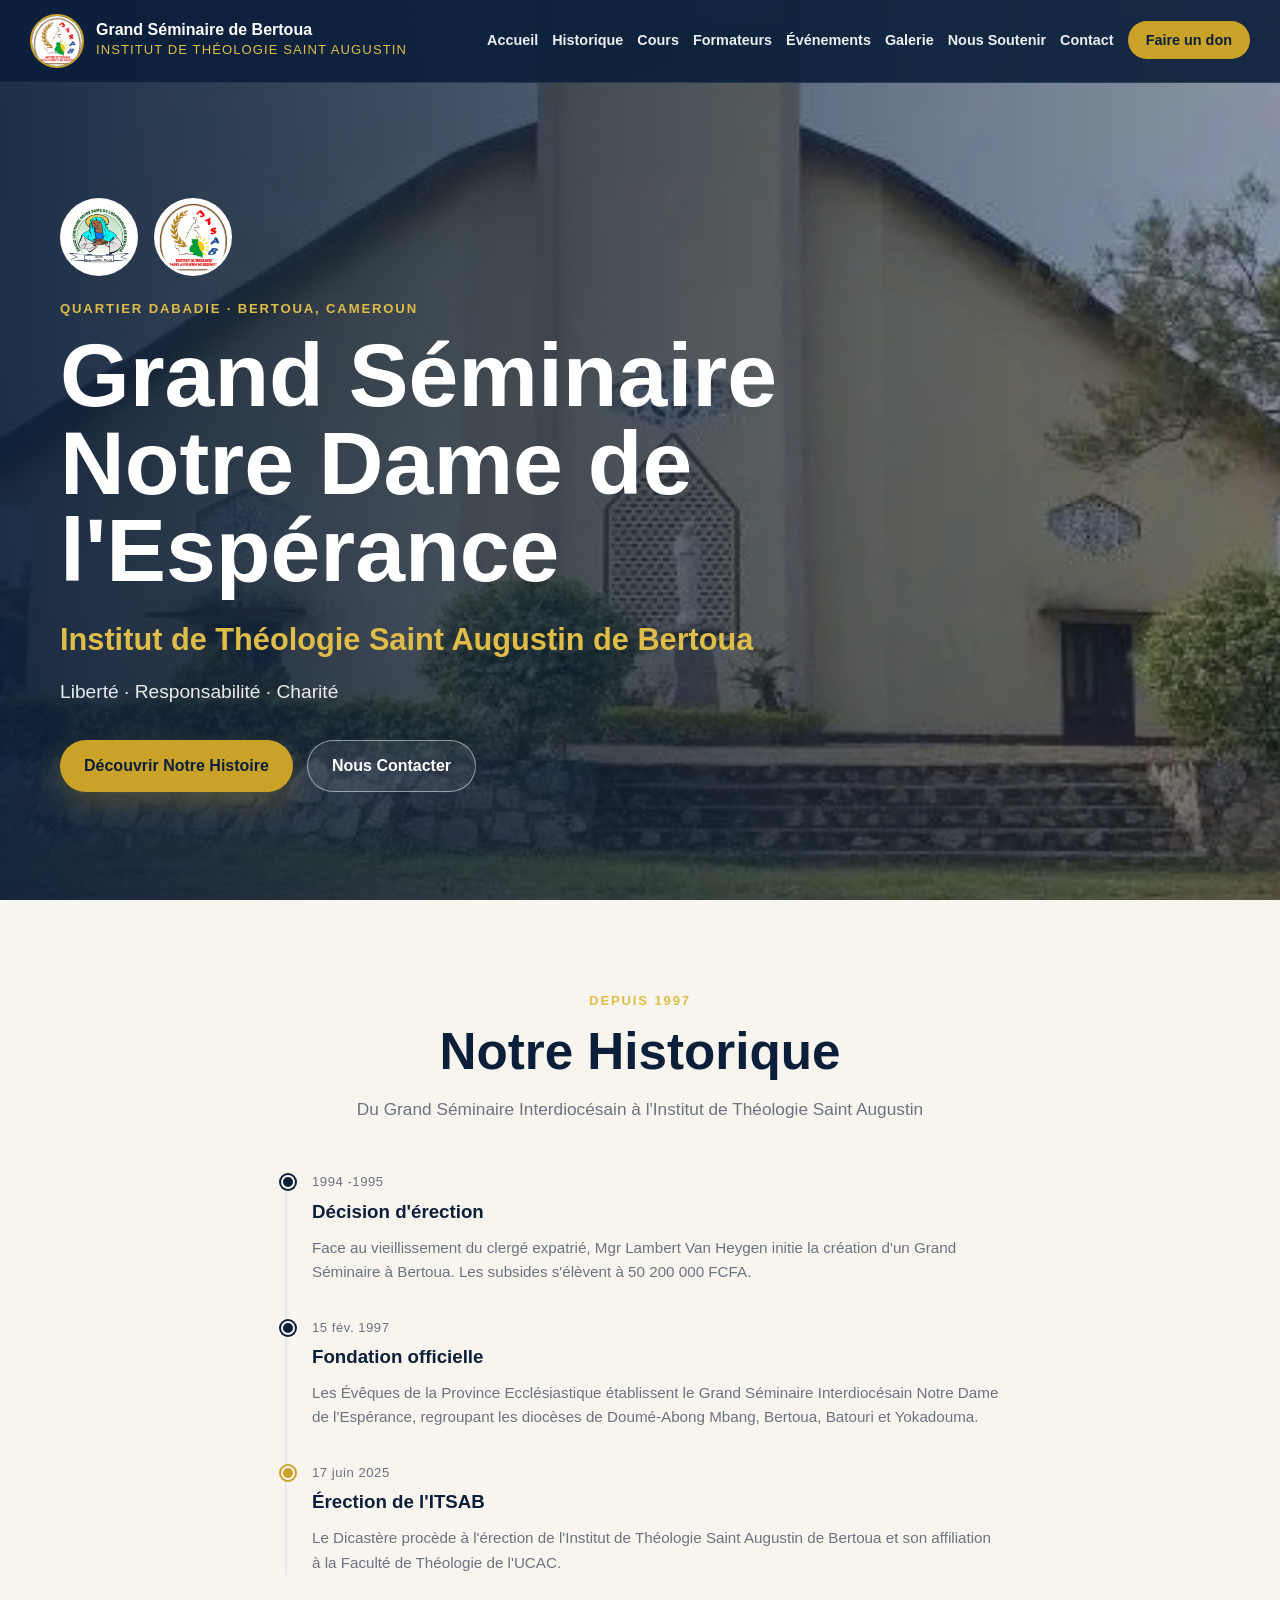
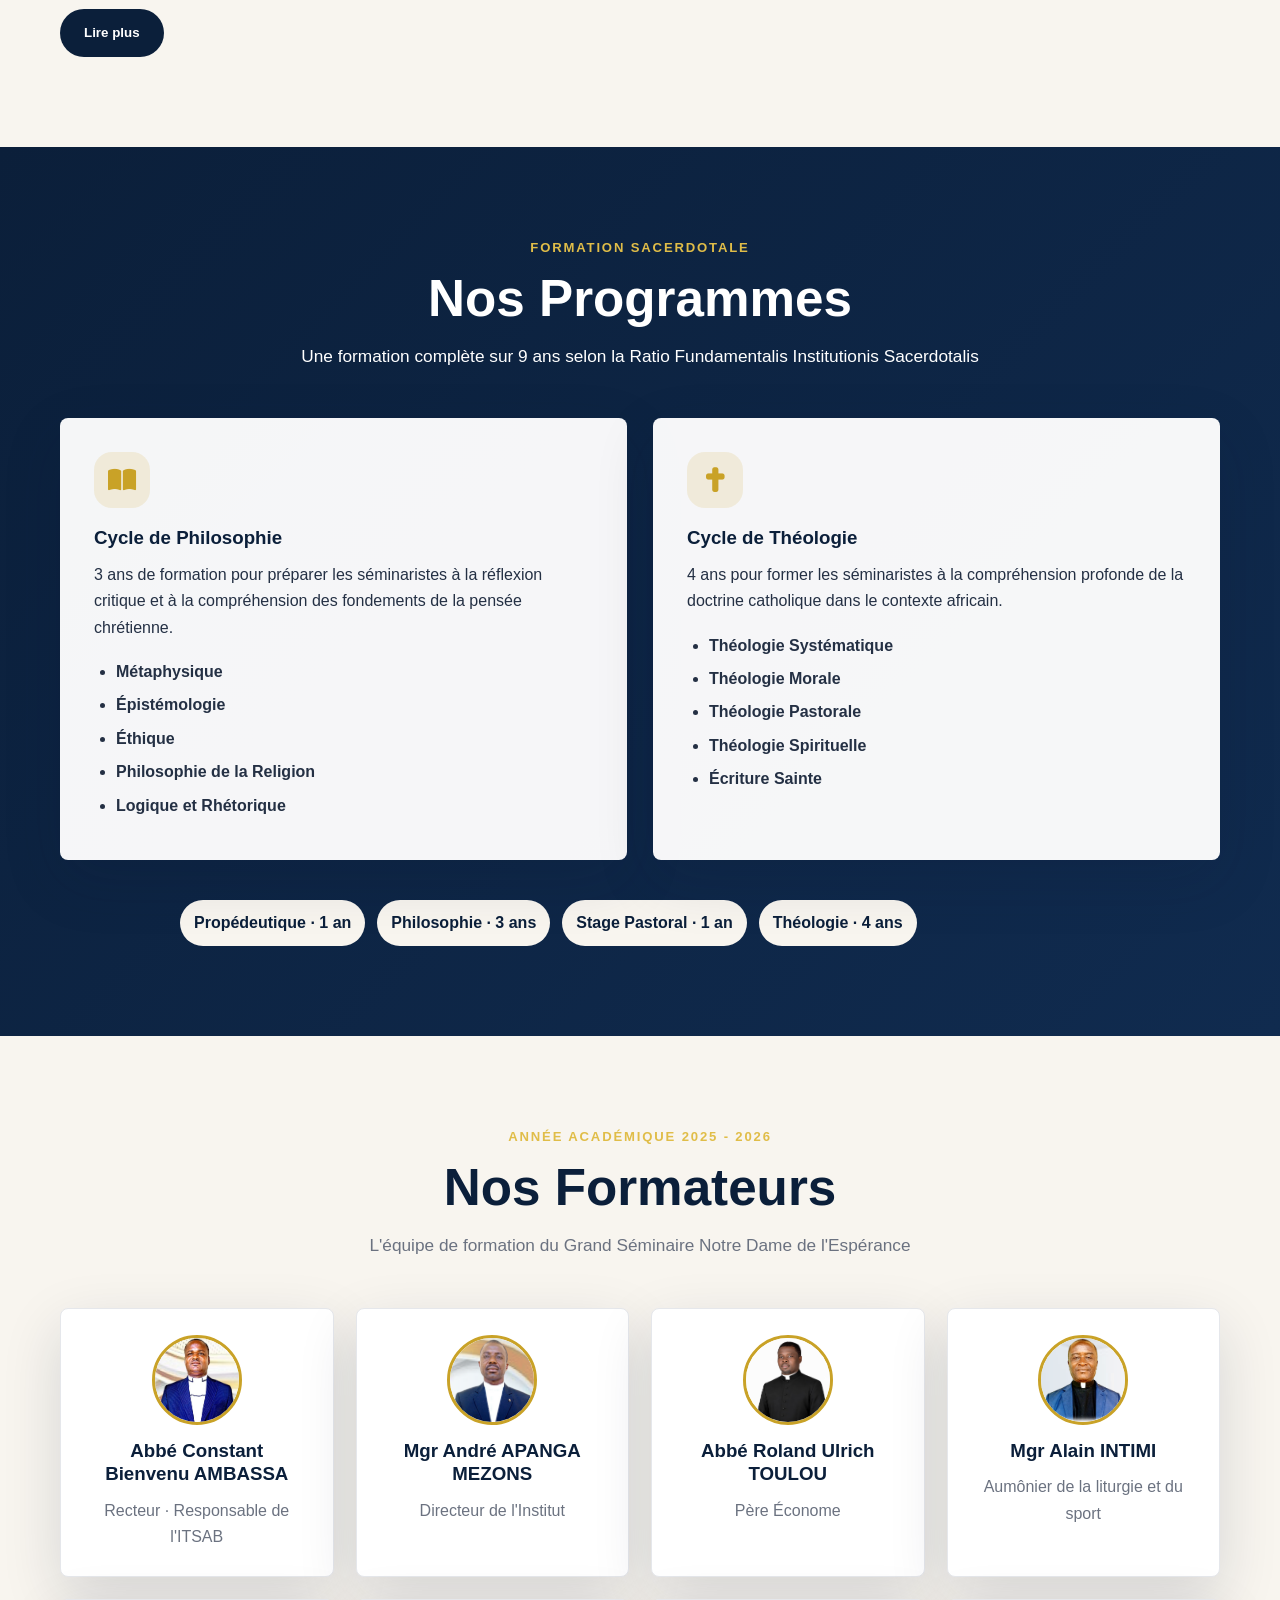
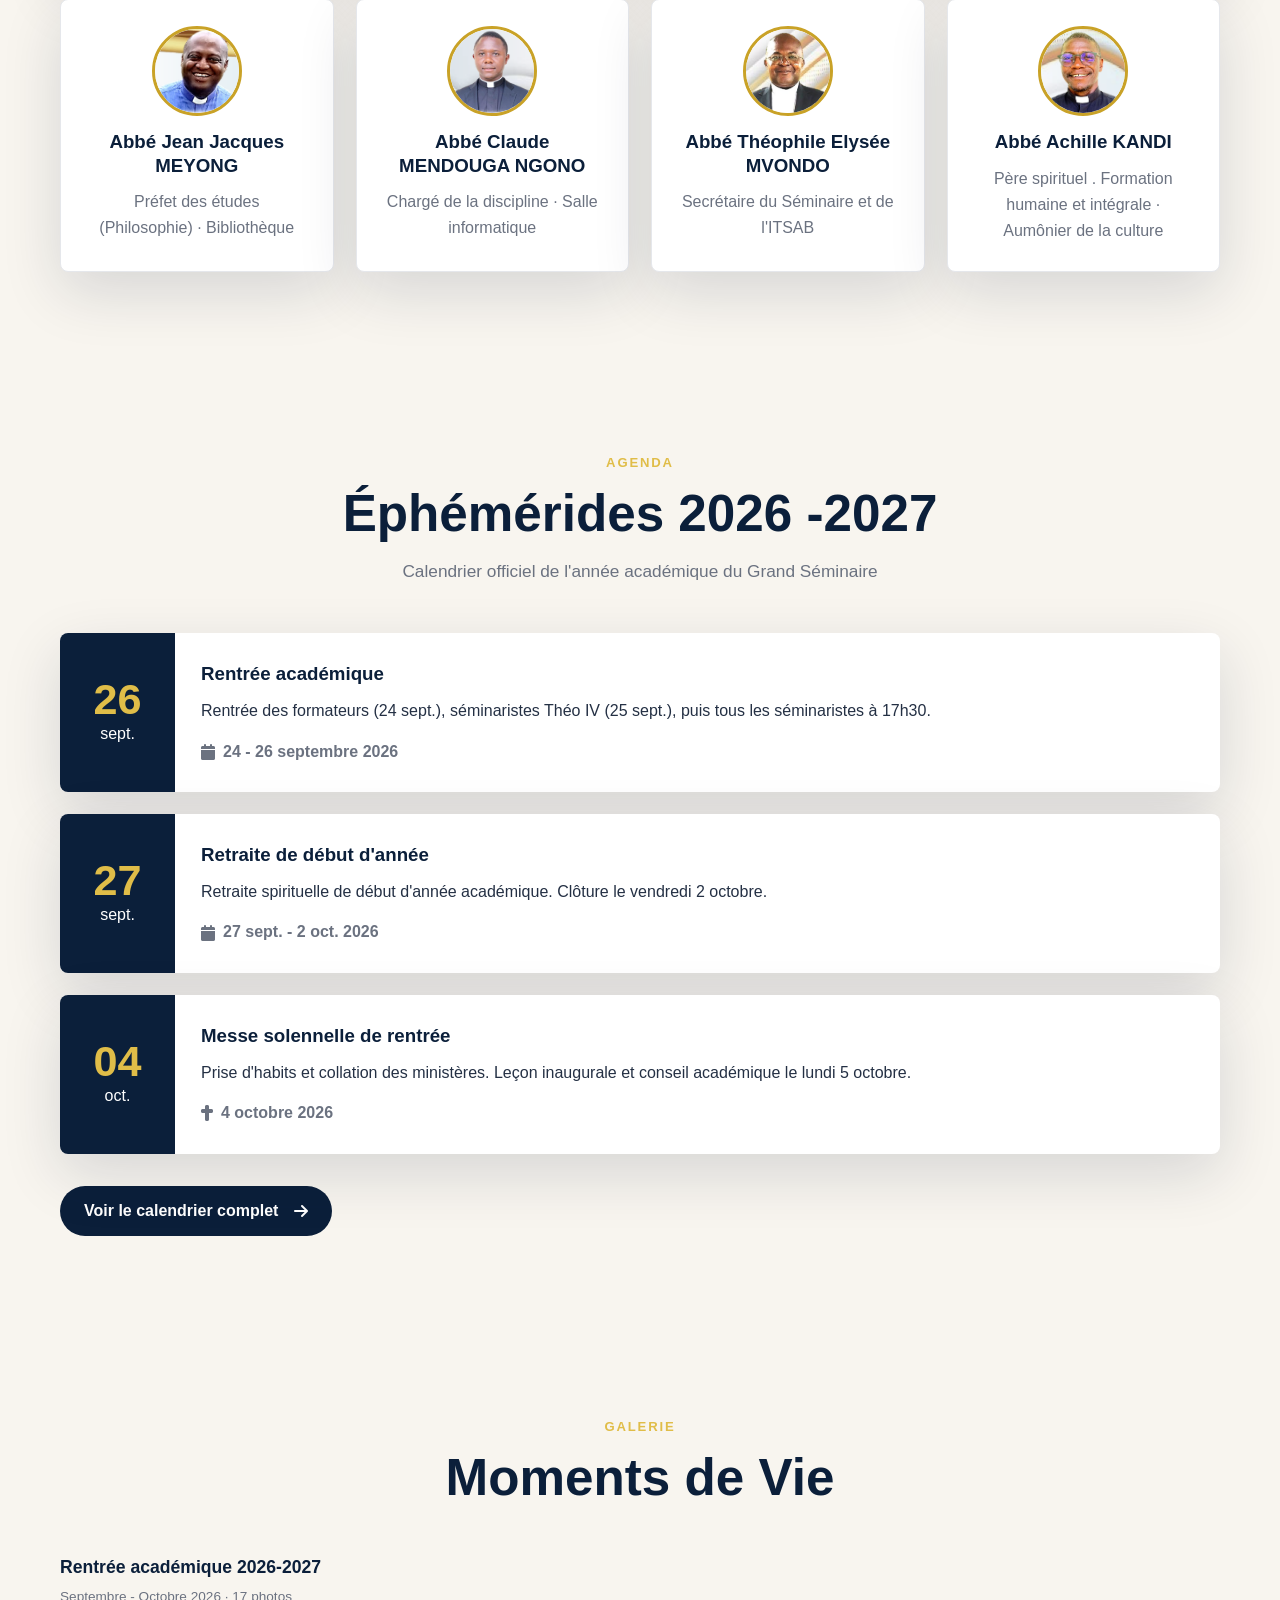
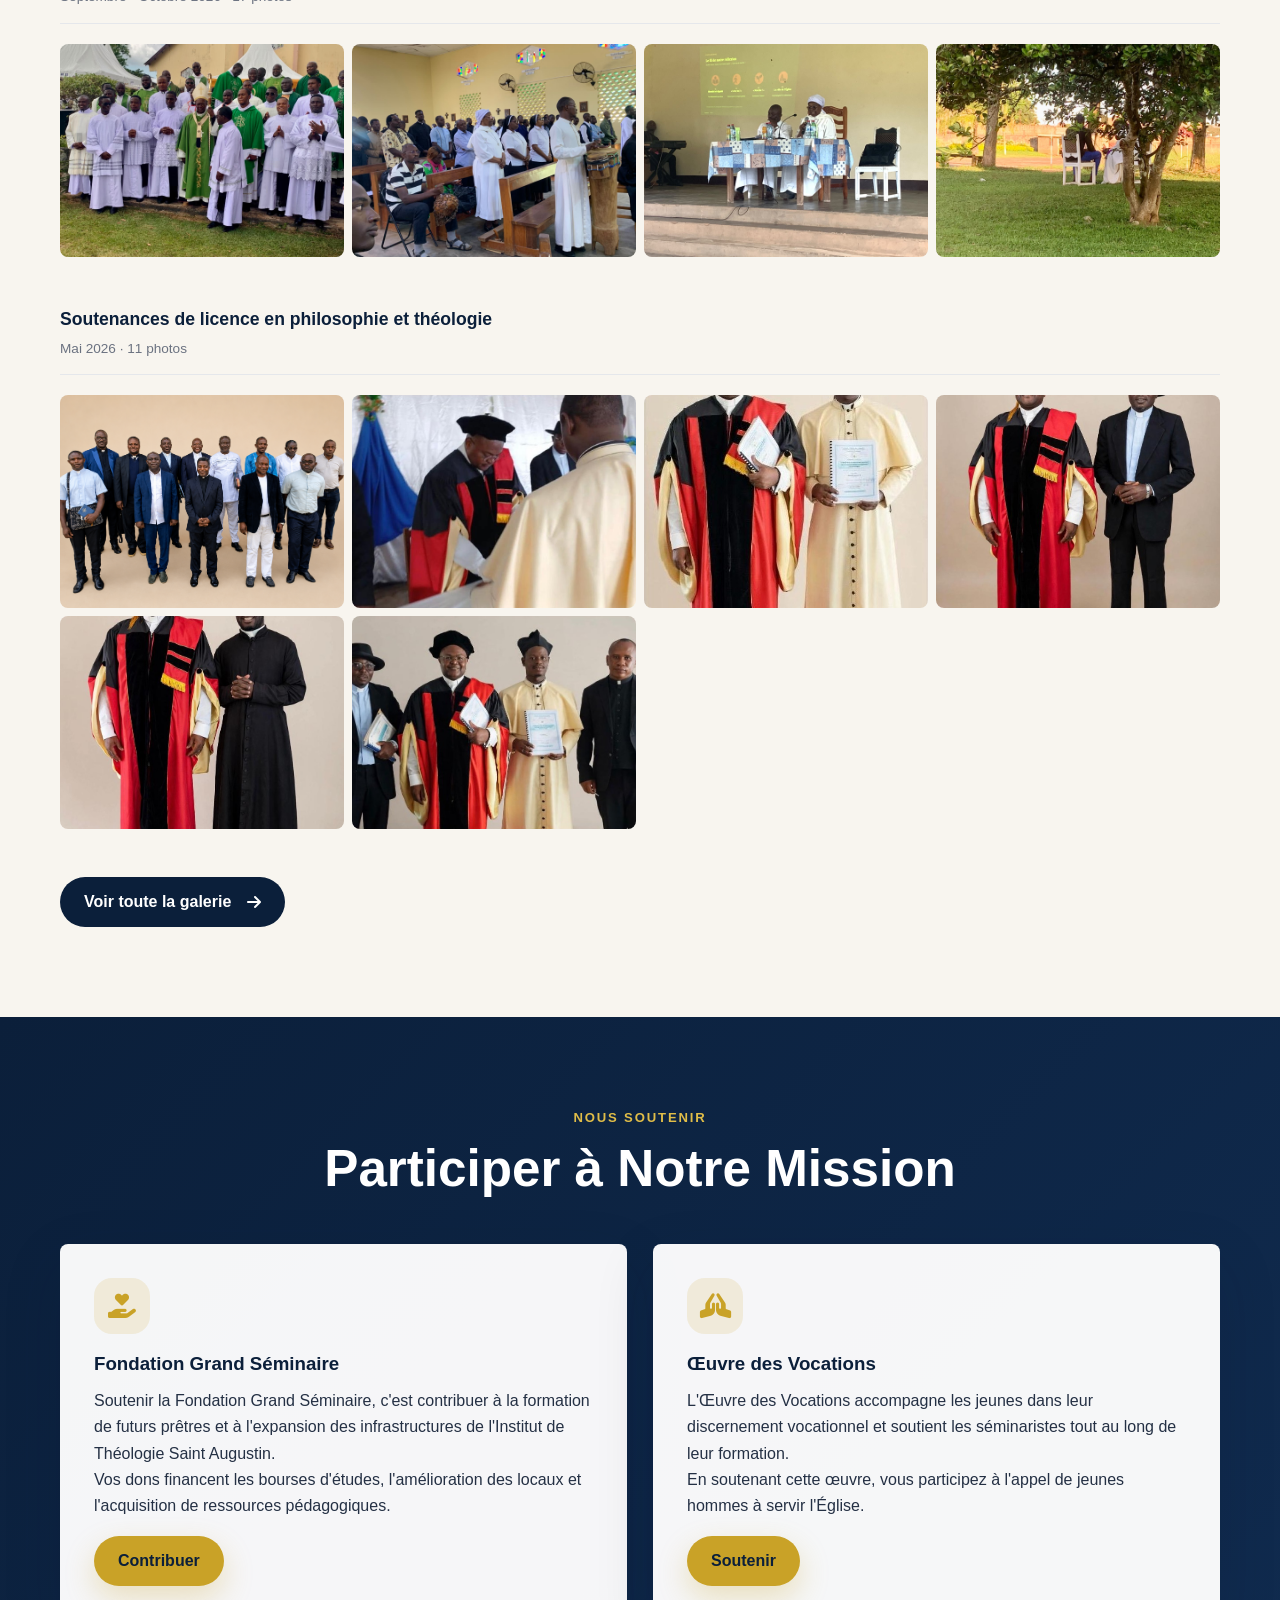
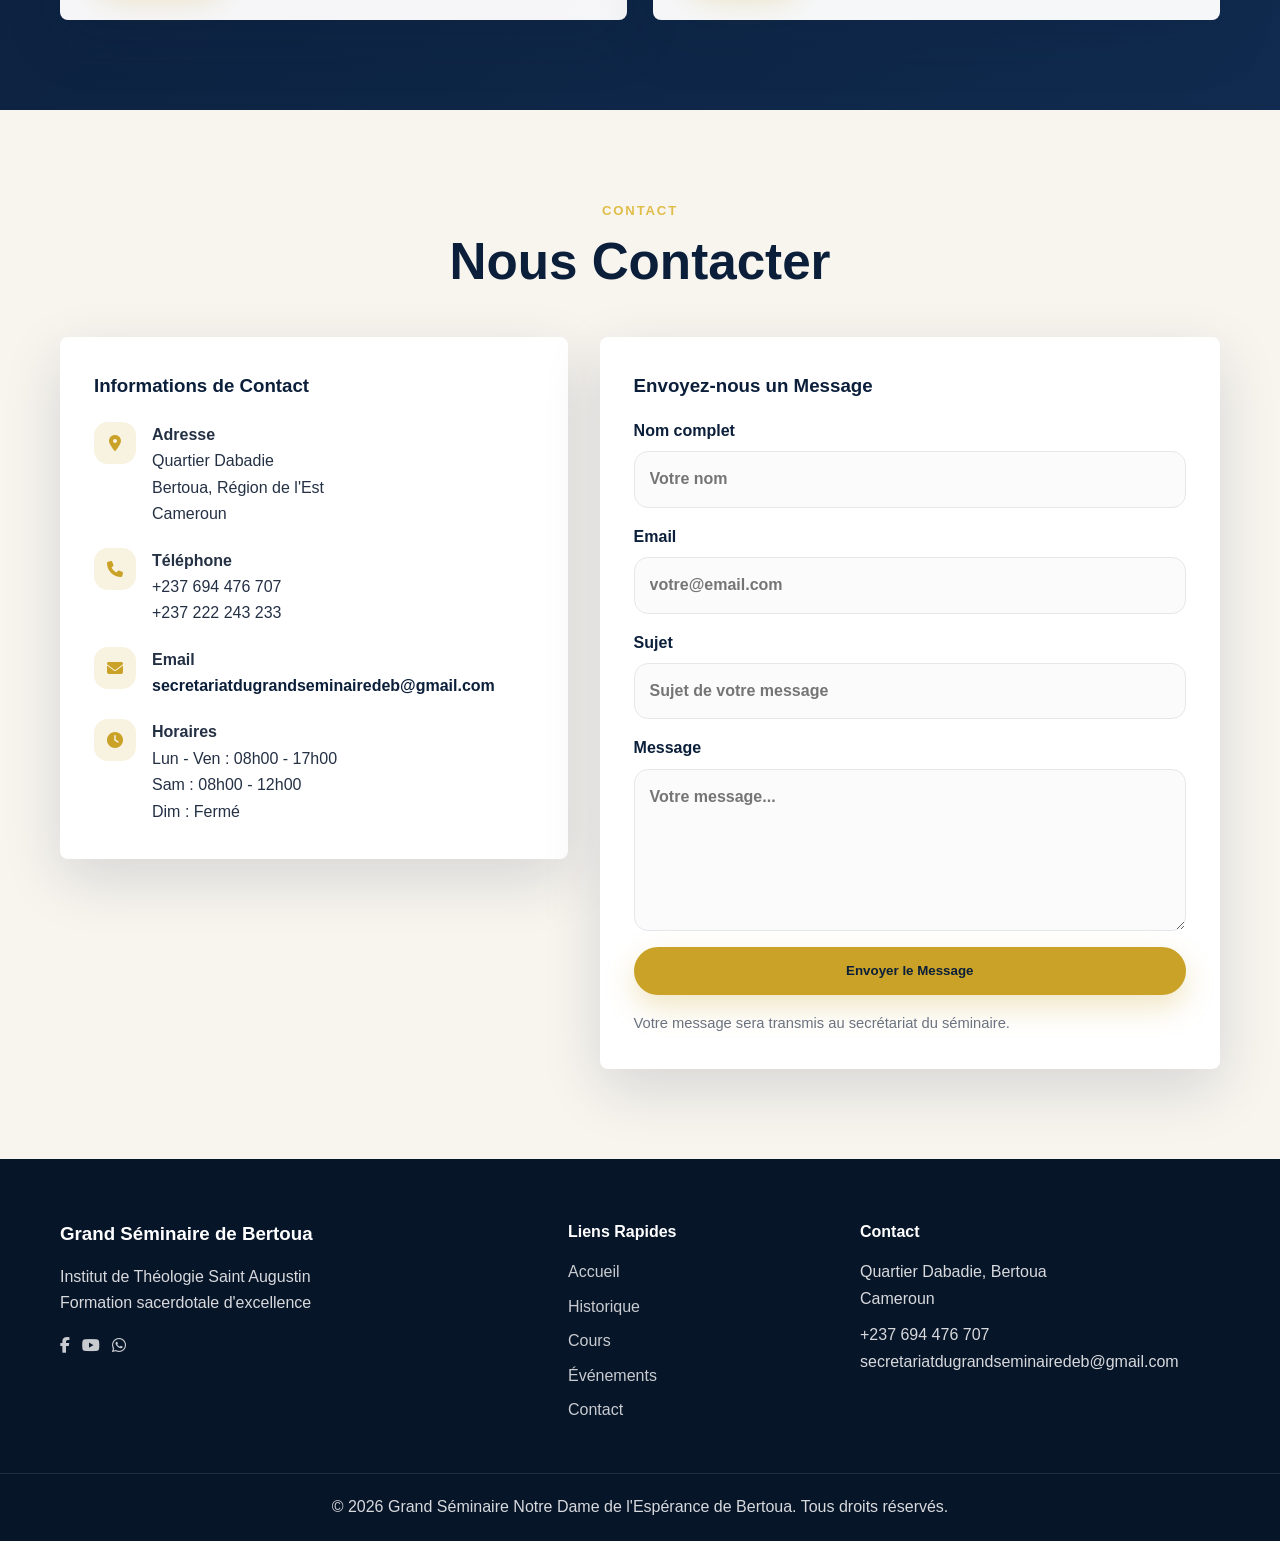
==== index.html @ 41bb85e9 "Initial commit - Grand Séminaire Bertoua website" ====
<!DOCTYPE html>
<html lang="fr">
<head>
    <meta charset="UTF-8">
    <meta name="viewport" content="width=device-width, initial-scale=1.0">
    <title>Grand Séminaire Notre Dame de l'Espérance de Bertoua | ITSAB</title>
    <meta name="description" content="Le Grand Séminaire Notre Dame de l'Espérance de Bertoua forme les futurs prêtres du Cameroun. Institut de Théologie Saint Augustin affilié à l'UCAC. Quartier Dabadie, Bertoua, région de l'Est.">
    <meta name="keywords" content="Grand Séminaire Bertoua, ITSAB, Institut Théologie Saint Augustin, formation sacerdotale, Cameroun, prêtres, philosophie, théologie, Bertoua">
    <meta name="author" content="Grand Séminaire Notre Dame de l'Espérance de Bertoua">
    <meta name="robots" content="index, follow">
    <link rel="canonical" href="https://grandseminairebertoua.org/">

    <!-- Open Graph -->
    <meta property="og:type" content="website">
    <meta property="og:url" content="https://grandseminairebertoua.org/">
    <meta property="og:title" content="Grand Séminaire Notre Dame de l'Espérance de Bertoua">
    <meta property="og:description" content="Formation sacerdotale d'excellence au cœur du Cameroun. Institut de Théologie Saint Augustin de Bertoua, affilié à la Faculté de Théologie de l'UCAC.">
    <meta property="og:image" content="assets/img/ogimage.png">
    <meta property="og:locale" content="fr_CM">
    <meta property="og:site_name" content="Grand Séminaire de Bertoua">

    <!-- Twitter Card -->
    <meta name="twitter:card" content="summary_large_image">
    <meta name="twitter:title" content="Grand Séminaire Notre Dame de l'Espérance de Bertoua">
    <meta name="twitter:description" content="Formation sacerdotale d'excellence au cœur du Cameroun. Institut de Théologie Saint Augustin de Bertoua.">
    <meta name="twitter:image" content="assets/img/ogimage.png">

    <!-- Données structurées JSON-LD -->
    <script type="application/ld+json">
    {
      "@context": "https://schema.org",
      "@type": "EducationalOrganization",
      "name": "Grand Séminaire Notre Dame de l'Espérance de Bertoua",
      "alternateName": "ITSAB",
      "description": "Institut de Théologie Saint Augustin de Bertoua, formation sacerdotale des futurs prêtres de la Province Ecclésiastique de Bertoua.",
      "url": "https://grandseminairebertoua.org",
      "logo": "https://grandseminairebertoua.org/assets/img/logo2.jpg",
      "image": "https://grandseminairebertoua.org/assets/img/ogimage.png",
      "telephone": ["+237694476707", "+237222243233"],
      "email": "secretariatdugrandseminairedeb@gmail.com",
      "foundingDate": "1997",
      "address": {
        "@type": "PostalAddress",
        "streetAddress": "Quartier Dabadie",
        "addressLocality": "Bertoua",
        "addressRegion": "Région de l'Est",
        "addressCountry": "CM"
      },
      "geo": {
        "@type": "GeoCoordinates",
        "addressCountry": "CM",
        "addressLocality": "Bertoua"
      },
      "openingHoursSpecification": [
        {
          "@type": "OpeningHoursSpecification",
          "dayOfWeek": ["Monday","Tuesday","Wednesday","Thursday","Friday"],
          "opens": "08:00",
          "closes": "17:00"
        },
        {
          "@type": "OpeningHoursSpecification",
          "dayOfWeek": "Saturday",
          "opens": "08:00",
          "closes": "12:00"
        }
      ]
    }
    </script>

    <link rel="icon" type="image/x-icon" href="assets/img/favicon.ico">
    <link rel="icon" type="image/png" sizes="32x32" href="assets/img/favicon-32x32.png">
    <link rel="icon" type="image/png" sizes="16x16" href="assets/img/favicon-16x16.png">
    <link rel="apple-touch-icon" sizes="180x180" href="assets/img/apple-touch-icon.png">
    <link rel="manifest" href="assets/img/site.webmanifest">
    <link rel="stylesheet" href="styles.css?v=6">
    <link rel="stylesheet" href="https://cdnjs.cloudflare.com/ajax/libs/font-awesome/6.4.0/css/all.min.css">
</head>
<body>

    <!-- Header -->
    <header class="site-header">
        <nav class="navbar">
            <a href="#accueil" class="brand">
                <img src="assets/img/logo2.jpg" alt="Logo ITSAB" class="brand-logo">
                <div>
                    <strong>Grand Séminaire de Bertoua</strong>
                    <small>Institut de Théologie Saint Augustin</small>
                </div>
            </a>
            <ul class="nav-menu" id="navMenu">
                <li><a href="#accueil">Accueil</a></li>
                <li><a href="#historique">Historique</a></li>
                <li><a href="#cours">Cours</a></li>
                <li><a href="#formateurs">Formateurs</a></li>
                <li><a href="evenements.html">Événements</a></li>
                <li><a href="galerie.html">Galerie</a></li>
                <li><a href="#soutenir">Nous Soutenir</a></li>
                <li><a href="#contact">Contact</a></li>
                <li><a href="#soutenir" class="nav-cta">Faire un don</a></li>
            </ul>
            <button class="menu-toggle" id="menuToggle" aria-label="Menu">
                <span></span><span></span><span></span>
            </button>
        </nav>
    </header>

    <!-- Hero -->
    <section id="accueil" class="hero">
        <div class="hero-bg"></div>
        <div class="hero-overlay"></div>
        <div class="hero-content">
            <div class="hero-logos">
                <img src="assets/img/logo1.jpg" alt="Logo Notre Dame de l'Espérance">
                <img src="assets/img/logo2.jpg" alt="Logo ITSAB">
            </div>
            <p class="eyebrow">Quartier Dabadie · Bertoua, Cameroun</p>
            <h1>Grand Séminaire Notre Dame de l'Espérance</h1>
            <p class="hero-subtitle">Institut de Théologie Saint Augustin de Bertoua</p>
            <p class="hero-text">Liberté · Responsabilité · Charité</p>
            <div class="hero-actions">
                <a href="#historique" class="btn btn-primary">Découvrir Notre Histoire</a>
                <a href="#contact" class="btn btn-outline">Nous Contacter</a>
            </div>
        </div>
    </section>

    <!-- Historique -->
    <section id="historique" class="section-padding">
        <div class="container">
            <div class="section-heading">
                <p class="section-kicker">Depuis 1997</p>
                <h2>Notre Historique</h2>
                <p>Du Grand Séminaire Interdiocésain à l'Institut de Théologie Saint Augustin</p>
            </div>

            <div class="timeline">
                <div class="timeline-item">
                    <div class="timeline-date">1994 -1995</div>
                    <div>
                        <h3>Décision d'érection</h3>
                        <p>Face au vieillissement du clergé expatrié, Mgr Lambert Van Heygen initie la création d'un Grand Séminaire à Bertoua. Les subsides s'élèvent à 50 200 000 FCFA.</p>
                    </div>
                </div>
                <div class="timeline-item">
                    <div class="timeline-date">15 fév. 1997</div>
                    <div>
                        <h3>Fondation officielle</h3>
                        <p>Les Évêques de la Province Ecclésiastique établissent le Grand Séminaire Interdiocésain Notre Dame de l'Espérance, regroupant les diocèses de Doumé-Abong Mbang, Bertoua, Batouri et Yokadouma.</p>
                    </div>
                </div>
                <div class="timeline-item">
                    <div class="timeline-date">17 juin 2025</div>
                    <div>
                        <h3>Érection de l'ITSAB</h3>
                        <p>Le Dicastère procède à l'érection de l'Institut de Théologie Saint Augustin de Bertoua et son affiliation à la Faculté de Théologie de l'UCAC.</p>
                    </div>
                </div>
            </div>

            <div class="history-more" id="historyMore">
                <h3>Contexte Historique Détaillé</h3>
                <p>Face aux décès, au vieillissement et au retour des Pères spiritains néerlandais dans leur pays d'origine, Mgr Van Heygen a cherché à pallier cette pénurie en recrutant des ouvriers apostoliques en Pologne en 1976. Cela a permis l'arrivée de prêtres polonais Fidei Donum à Doumé pour compenser le nombre toujours insuffisant de pasteurs.</p>
                <p>En 1996, la Propédeutique Saint Jean Baptiste de Doumé va désormais accueillir les aspirants au Grand Séminaire. Entre juillet 1996 et juin 1997, l'implication de Rome (52 350 000 FCFA) et un don majeur de 15 000 000 FCFA reçu d'une entreprise privée contribueront largement aux travaux de construction.</p>

                <h3>Les Recteurs du Grand Séminaire</h3>
                <div class="rectors-list">
                    <p><strong>2025 - aujourd'hui</strong> · Abbé Constant Bienvenu AMBASSA - Recteur</p>
                    <p><strong>2023 - 2025</strong> · Mgr Justin Georges EBENGUE - actuel Évêque de Yokadouma</p>
                    <p><strong>2018 - 2023</strong> · Abbé Elie KENGNE (Batouri)</p>
                    <p><strong>2011 - 2018</strong> · Abbé Jean Parfait ATEBA (Yokadouma)</p>
                    <p><strong>2008 - 2011</strong> · Abbé Dieudonné Espoir ATANGANA - actuel Évêque de Nkongsamba</p>
                    <p><strong>2003 - 2008</strong> · Père Louis NDJANA (CICM)</p>
                    <p><strong>1999 - 2000</strong> · Mgr Aloys NKOUA KEK (Doumé Abong Mbang)</p>
                    <p><strong>1996 - 1998</strong> · Père Janusz CZERNIEJEWSKY (Polonais)</p>
                </div>

            </div>

            <div class="center-btn">
                <button class="btn btn-secondary" id="expandBtn">Lire plus</button>
            </div>
        </div>
    </section>

    <!-- Cours -->
    <section id="cours" class="formations-section section-padding">
        <div class="container">
            <div class="section-heading light">
                <p class="section-kicker">Formation sacerdotale</p>
                <h2>Nos Programmes</h2>
                <p>Une formation complète sur 9 ans selon la Ratio Fundamentalis Institutionis Sacerdotalis</p>
            </div>
            <div class="cards-grid two-cols">
                <div class="program-card">
                    <i class="fas fa-book-open"></i>
                    <h3>Cycle de Philosophie</h3>
                    <p>3 ans de formation pour préparer les séminaristes à la réflexion critique et à la compréhension des fondements de la pensée chrétienne.</p>
                    <ul>
                        <li>Métaphysique</li>
                        <li>Épistémologie</li>
                        <li>Éthique</li>
                        <li>Philosophie de la Religion</li>
                        <li>Logique et Rhétorique</li>
                    </ul>
                </div>
                <div class="program-card">
                    <i class="fas fa-cross"></i>
                    <h3>Cycle de Théologie</h3>
                    <p>4 ans pour former les séminaristes à la compréhension profonde de la doctrine catholique dans le contexte africain.</p>
                    <ul>
                        <li>Théologie Systématique</li>
                        <li>Théologie Morale</li>
                        <li>Théologie Pastorale</li>
                        <li>Théologie Spirituelle</li>
                        <li>Écriture Sainte</li>
                    </ul>
                </div>
            </div>
            <div class="formation-steps" style="max-width:920px;margin:40px auto 0">
                <span>Propédeutique · 1 an</span>
                <span>Philosophie · 3 ans</span>
                <span>Stage Pastoral · 1 an</span>
                <span>Théologie · 4 ans</span>
            </div>
        </div>
    </section>

    <!-- Formateurs -->
    <section id="formateurs" class="section-padding">
        <div class="container">
            <div class="section-heading">
                <p class="section-kicker">Année académique 2025 - 2026</p>
                <h2>Nos Formateurs</h2>
                <p>L'équipe de formation du Grand Séminaire Notre Dame de l'Espérance</p>
            </div>
            <div class="team-grid">
                <div class="team-card">
                    <img src="assets/img/formateurs/ambassa.png" alt="Abbé Constant Bienvenu AMBASSA" class="team-photo">
                    <h3>Abbé Constant Bienvenu AMBASSA</h3>
                    <p>Recteur · Responsable de l'ITSAB</p>
                </div>
                <div class="team-card">
                    <img src="assets/img/formateurs/mezons.png" alt="Mgr André APANGA MEZONS" class="team-photo">
                    <h3>Mgr André APANGA MEZONS</h3>
                    <p>Directeur de l'Institut</p>
                </div>
                <div class="team-card">
                    <img src="assets/img/formateurs/toulou.png" alt="Abbé Roland Ulrich TOULOU" class="team-photo">
                    <h3>Abbé Roland Ulrich TOULOU</h3>
                    <p>Père Économe</p>
                </div>
                <div class="team-card">
                    <img src="assets/img/formateurs/intimi.png" alt="Mgr Alain INTIMI" class="team-photo">
                    <h3>Mgr Alain INTIMI</h3>
                    <p>Aumônier de la liturgie et du sport</p>
                </div>
                <div class="team-card">
                    <img src="assets/img/formateurs/meyong.png" alt="Abbé Jean Jacques MEYONG" class="team-photo">
                    <h3>Abbé Jean Jacques MEYONG</h3>
                    <p>Préfet des études (Philosophie) · Bibliothèque</p>
                </div>
                <div class="team-card">
                    <img src="assets/img/formateurs/ngono.png" alt="Abbé Claude MENDOUGA NGONO" class="team-photo">
                    <h3>Abbé Claude MENDOUGA NGONO</h3>
                    <p>Chargé de la discipline · Salle informatique</p>
                </div>
                <div class="team-card"> 
                    <img src="assets/img/formateurs/mvondo.png" alt="Abbé Théophile Elysée MVONDO" class="team-photo">
                    <h3>Abbé Théophile Elysée MVONDO</h3>
                    <p>Secrétaire du Séminaire et de l'ITSAB</p>
                </div>
                <div class="team-card">
                    <img src="assets/img/formateurs/kandi.png" alt="Abbé Achille KANDI" class="team-photo">
                    <h3>Abbé Achille KANDI</h3>
                    <p>Père spirituel . Formation humaine et intégrale · Aumônier de la culture</p>
                </div>
            </div>
        </div>
    </section>

    <!-- Événements -->
    <section id="evenements" class="section-padding">
        <div class="container">
            <div class="section-heading">
                <p class="section-kicker">Agenda</p>
                <h2>Éphémérides 2026 -2027</h2>
                <p>Calendrier officiel de l'année académique du Grand Séminaire</p>
            </div>
            <div class="events-grid">
                <div class="event-card">
                    <div class="event-date"><strong>26</strong><span>sept.</span></div>
                    <div class="event-body">
                        <h3>Rentrée académique</h3>
                        <p>Rentrée des formateurs (24 sept.), séminaristes Théo IV (25 sept.), puis tous les séminaristes à 17h30.</p>
                        <span><i class="fas fa-calendar"></i> 24 - 26 septembre 2026</span>
                    </div>
                </div>
                <div class="event-card">
                    <div class="event-date"><strong>27</strong><span>sept.</span></div>
                    <div class="event-body">
                        <h3>Retraite de début d'année</h3>
                        <p>Retraite spirituelle de début d'année académique. Clôture le vendredi 2 octobre.</p>
                        <span><i class="fas fa-calendar"></i> 27 sept. - 2 oct. 2026</span>
                    </div>
                </div>
                <div class="event-card">
                    <div class="event-date"><strong>04</strong><span>oct.</span></div>
                    <div class="event-body">
                        <h3>Messe solennelle de rentrée</h3>
                        <p>Prise d'habits et collation des ministères. Leçon inaugurale et conseil académique le lundi 5 octobre.</p>
                        <span><i class="fas fa-cross"></i> 4 octobre 2026</span>
                    </div>
                </div>
            </div>
            <div class="center-btn" style="margin-top:32px">
                <a href="evenements.html" class="btn btn-secondary">Voir le calendrier complet <i class="fas fa-arrow-right" style="margin-left:6px"></i></a>
            </div>
        </div>
    </section>

    <!-- Galerie -->
    <section id="galerie" class="section-padding">
        <div class="container">
            <div class="section-heading">
                <p class="section-kicker">Galerie</p>
                <h2>Moments de Vie</h2>
            </div>

            <div class="album">
                <div class="album-header">
                    <div>
                        <h3 class="album-title">Rentrée académique 2026-2027</h3>
                        <p class="album-meta">Septembre - Octobre 2026 · 17 photos</p>
                    </div>
                </div>
                <div class="gallery-grid">
                    <a href="assets/img/galerie/activités/Ouverture solennelle de l'année académique et collation des ministères 1.jpg" class="gallery-item">
                        <img src="assets/img/galerie/activités/Ouverture solennelle de l'année académique et collation des ministères 1.jpg" alt="Ouverture solennelle et collation des ministères" loading="lazy">
                    </a>
                    <a href="assets/img/galerie/activités/Messe et prestation de serment des enseignants 1.jpeg" class="gallery-item">
                        <img src="assets/img/galerie/activités/Messe et prestation de serment des enseignants 1.jpeg" alt="Messe et prestation de serment des enseignants" loading="lazy">
                    </a>
                    <a href="assets/img/galerie/activités/Leçon inaugurale 1.jpeg" class="gallery-item">
                        <img src="assets/img/galerie/activités/Leçon inaugurale 1.jpeg" alt="Leçon inaugurale" loading="lazy">
                    </a>
                    <a href="assets/img/galerie/activités/Retraite spirituelle 1.jpeg" class="gallery-item">
                        <img src="assets/img/galerie/activités/Retraite spirituelle 1.jpeg" alt="Retraite spirituelle de début d'année" loading="lazy">
                    </a>
                </div>
            </div>

            <div class="album">
                <div class="album-header">
                    <div>
                        <h3 class="album-title">Soutenances de licence en philosophie et théologie</h3>
                        <p class="album-meta">Mai 2026 · 11 photos</p>
                    </div>
                </div>
                <div class="gallery-grid">
                    <a href="assets/img/galerie/soutenances/1.jpeg" class="gallery-item" target="_blank">
                        <img src="assets/img/galerie/soutenances/1.jpeg" alt="Soutenances Mai 2026 - photo 1" loading="lazy">
                    </a>
                    <a href="assets/img/galerie/soutenances/2.jpeg" class="gallery-item" target="_blank">
                        <img src="assets/img/galerie/soutenances/2.jpeg" alt="Soutenances Mai 2026 - photo 2" loading="lazy">
                    </a>
                    <a href="assets/img/galerie/soutenances/3.jpeg" class="gallery-item" target="_blank">
                        <img src="assets/img/galerie/soutenances/3.jpeg" alt="Soutenances Mai 2026 - photo 3" loading="lazy">
                    </a>
                    <a href="assets/img/galerie/soutenances/4.jpeg" class="gallery-item" target="_blank">
                        <img src="assets/img/galerie/soutenances/4.jpeg" alt="Soutenances Mai 2026 - photo 4" loading="lazy">
                    </a>
                    <a href="assets/img/galerie/soutenances/5.jpeg" class="gallery-item" target="_blank">
                        <img src="assets/img/galerie/soutenances/5.jpeg" alt="Soutenances Mai 2026 - photo 5" loading="lazy">
                    </a>
                    <a href="assets/img/galerie/soutenances/6.jpeg" class="gallery-item" target="_blank">
                        <img src="assets/img/galerie/soutenances/6.jpeg" alt="Soutenances Mai 2026 - photo 6" loading="lazy">
                    </a>
                </div>
            </div>
            <div class="center-btn" style="margin-top:32px">
                <a href="galerie.html" class="btn btn-secondary">Voir toute la galerie <i class="fas fa-arrow-right" style="margin-left:6px"></i></a>
            </div>
        </div>
    </section>

    <!-- Nous Soutenir -->
    <section id="soutenir" class="support-section section-padding">
        <div class="container">
            <div class="section-heading light">
                <p class="section-kicker">Nous Soutenir</p>
                <h2>Participer à Notre Mission</h2>
            </div>
            <div class="cards-grid two-cols">
                <div class="support-card">
                    <i class="fas fa-hand-holding-heart"></i>
                    <h3>Fondation Grand Séminaire</h3>
                    <p>Soutenir la Fondation Grand Séminaire, c'est contribuer à la formation de futurs prêtres et à l'expansion des infrastructures de l'Institut de Théologie Saint Augustin.</p>
                    <p>Vos dons financent les bourses d'études, l'amélioration des locaux et l'acquisition de ressources pédagogiques.</p>
                    <a href="#contact" class="btn btn-primary" style="margin-top:16px">Contribuer</a>
                </div>
                <div class="support-card">
                    <i class="fas fa-praying-hands"></i>
                    <h3>Œuvre des Vocations</h3>
                    <p>L'Œuvre des Vocations accompagne les jeunes dans leur discernement vocationnel et soutient les séminaristes tout au long de leur formation.</p>
                    <p>En soutenant cette œuvre, vous participez à l'appel de jeunes hommes à servir l'Église.</p>
                    <a href="#contact" class="btn btn-primary" style="margin-top:16px">Soutenir</a>
                </div>
            </div>
        </div>
    </section>

    <!-- Contact -->
    <section id="contact" class="section-padding">
        <div class="container">
            <div class="section-heading">
                <p class="section-kicker">Contact</p>
                <h2>Nous Contacter</h2>
            </div>
            <div class="contact-grid">
                <div class="contact-info">
                    <h3>Informations de Contact</h3>
                    <article>
                        <i class="fas fa-map-marker-alt"></i>
                        <div>
                            <strong>Adresse</strong>
                            <p>Quartier Dabadie<br>Bertoua, Région de l'Est<br>Cameroun</p>
                        </div>
                    </article>
                    <article>
                        <i class="fas fa-phone"></i>
                        <div>
                            <strong>Téléphone</strong>
                            <p>+237 694 476 707<br>+237 222 243 233</p>
                        </div>
                    </article>
                    <article>
                        <i class="fas fa-envelope"></i>
                        <div>
                            <strong>Email</strong>
                            <p><a href="mailto:secretariatdugrandseminairedeb@gmail.com">secretariatdugrandseminairedeb@gmail.com</a></p>
                        </div>
                    </article>
                    <article>
                        <i class="fas fa-clock"></i>
                        <div>
                            <strong>Horaires</strong>
                            <p>Lun  - Ven : 08h00  - 17h00<br>Sam : 08h00  - 12h00<br>Dim : Fermé</p>
                        </div>
                    </article>
                </div>
                <form class="contact-form" id="contactForm">
                    <h3>Envoyez-nous un Message</h3>
                    <label>
                        Nom complet
                        <input type="text" name="nom" placeholder="Votre nom" required>
                    </label>
                    <label>
                        Email
                        <input type="email" name="email" placeholder="votre@email.com" required>
                    </label>
                    <label>
                        Sujet
                        <input type="text" name="sujet" placeholder="Sujet de votre message" required>
                    </label>
                    <label>
                        Message
                        <textarea name="message" rows="5" placeholder="Votre message..." required></textarea>
                    </label>
                    <button type="submit" class="btn btn-primary full-width">Envoyer le Message</button>
                    <p class="form-note">Votre message sera transmis au secrétariat du séminaire.</p>
                </form>
            </div>
        </div>
    </section>

    <!-- Footer -->
    <footer class="footer">
        <div class="container">
            <div class="footer-grid">
                <div>
                    <h3>Grand Séminaire de Bertoua</h3>
                    <p>Institut de Théologie Saint Augustin<br>Formation sacerdotale d'excellence</p>
                    <div style="display:flex;gap:12px;margin-top:16px">
                        <a href="#"><i class="fab fa-facebook-f"></i></a>
                        <a href="#"><i class="fab fa-youtube"></i></a>
                        <a href="#"><i class="fab fa-whatsapp"></i></a>
                    </div>
                </div>
                <div>
                    <h4>Liens Rapides</h4>
                    <a href="#accueil">Accueil</a>
                    <a href="#historique">Historique</a>
                    <a href="#cours">Cours</a>
                    <a href="#evenements">Événements</a>
                    <a href="#contact">Contact</a>
                </div>
                <div>
                    <h4>Contact</h4>
                    <p>Quartier Dabadie, Bertoua<br>Cameroun</p>
                    <p style="margin-top:10px">+237 694 476 707</p>
                    <p>secretariatdugrandseminairedeb@gmail.com</p>
                </div>
            </div>
        </div>
        <div class="footer-bottom">
            <p>&copy; 2026 Grand Séminaire Notre Dame de l'Espérance de Bertoua. Tous droits réservés.</p>
        </div>
    </footer>

    <a href="#accueil" class="back-to-top" id="backToTop" aria-label="Retour en haut">
        <i class="fas fa-chevron-up"></i>
    </a>

    <div class="lightbox" id="lightbox" role="dialog" aria-modal="true">
        <button class="lightbox-close" aria-label="Fermer">&times;</button>
        <button class="lightbox-prev" aria-label="Photo précédente"><i class="fas fa-chevron-left"></i></button>
        <img class="lightbox-img" src="" alt="">
        <button class="lightbox-next" aria-label="Photo suivante"><i class="fas fa-chevron-right"></i></button>
        <div class="lightbox-bar">
            <span class="lightbox-counter"></span>
            <p class="lightbox-caption"></p>
        </div>
    </div>

    <script src="script.js?v=2"></script>
</body>
</html>
---- styles.css ----
:root {
  --navy: #0b1f3a;
  --navy-2: #102b4f;
  --gold: #c9a227;
  --gold-2: #e0bd48;
  --cream: #f8f5ef;
  --white: #ffffff;
  --text: #243044;
  --muted: #6b7280;
  --border: #e5e7eb;
  --shadow: 0 20px 60px rgba(11, 31, 58, 0.14);
  --radius: 8px;
}

* {
  box-sizing: border-box;
  margin: 0;
  padding: 0;
}

html {
  scroll-behavior: smooth;
}

body {
  font-family: "Segoe UI", Arial, sans-serif;
  color: var(--text);
  background: var(--cream);
  line-height: 1.65;
}

img {
  max-width: 100%;
  display: block;
}

a {
  color: inherit;
  text-decoration: none;
}

.container {
  width: min(1160px, calc(100% - 40px));
  margin: 0 auto;
}

.section-padding {
  padding: 90px 0;
}

.site-header {
  position: fixed;
  top: 0;
  left: 0;
  right: 0;
  z-index: 50;
  background: rgba(11, 31, 58, 0.9);
  backdrop-filter: blur(18px);
  border-bottom: 1px solid rgba(255,255,255,0.1);
}

.navbar {
  width: min(1220px, calc(100% - 32px));
  height: 82px;
  margin: 0 auto;
  display: flex;
  align-items: center;
  justify-content: space-between;
  gap: 24px;
}

.brand {
  display: flex;
  align-items: center;
  gap: 12px;
  color: var(--white);
}

.brand-logo {
  width: 54px;
  height: 54px;
  border-radius: 50%;
  object-fit: cover;
  border: 2px solid var(--gold);
}

.brand strong {
  display: block;
  font-size: 1rem;
  line-height: 1.1;
}

.brand small {
  display: block;
  color: var(--gold-2);
  font-size: 0.82rem;
  letter-spacing: 0.08em;
  text-transform: uppercase;
}

.nav-menu {
  list-style: none;
  display: flex;
  align-items: center;
  gap: 14px;
  color: var(--white);
  font-weight: 600;
  font-size: 0.9rem;
}

.nav-menu a {
  opacity: 0.92;
  transition: 0.2s ease;
}

.nav-menu a:hover {
  color: var(--gold-2);
}

.nav-cta {
  padding: 11px 18px;
  background: var(--gold);
  color: var(--navy) !important;
  border-radius: 999px;
  opacity: 1 !important;
}

.menu-toggle {
  display: none;
  width: 44px;
  height: 44px;
  border: 0;
  background: transparent;
  cursor: pointer;
}

.menu-toggle span {
  display: block;
  width: 28px;
  height: 3px;
  background: var(--white);
  margin: 6px auto;
  border-radius: 5px;
  transition: 0.2s ease;
}

.hero {
  min-height: 100vh;
  position: relative;
  display: flex;
  align-items: center;
  overflow: hidden;
  background: var(--navy);
}

.hero-bg {
  position: absolute;
  inset: 0;
  background: url("assets/img/chapel.jpg") center/cover no-repeat;
  transform: scale(1.04);
}

.hero-overlay {
  position: absolute;
  inset: 0;
  background:
    linear-gradient(90deg, rgba(11,31,58,0.92), rgba(11,31,58,0.67), rgba(11,31,58,0.35)),
    radial-gradient(circle at 20% 30%, rgba(201,162,39,0.22), transparent 35%);
}

.hero-content {
  position: relative;
  z-index: 1;
  color: var(--white);
  padding-top: 90px;
  max-width: 900px;
  margin-left: max(20px, calc((100vw - 1160px) / 2));
  margin-right: 20px;
  animation: fadeUp 0.9s ease both;
}

.hero-logos {
  display: flex;
  gap: 16px;
  margin-bottom: 22px;
}

.hero-logos img {
  width: 78px;
  height: 78px;
  object-fit: cover;
  border-radius: 50%;
  border: 3px solid rgba(255,255,255,0.8);
  background: var(--white);
}

.eyebrow,
.section-kicker {
  color: var(--gold-2);
  text-transform: uppercase;
  letter-spacing: 0.14em;
  font-weight: 800;
  font-size: 0.82rem;
  margin-bottom: 12px;
}

.hero h1 {
  font-size: clamp(2.6rem, 7vw, 5.8rem);
  line-height: 0.98;
  max-width: 950px;
  margin-bottom: 20px;
}

.hero-subtitle {
  font-size: clamp(1.25rem, 2.4vw, 2rem);
  color: var(--gold-2);
  font-weight: 700;
  margin-bottom: 10px;
}

.hero-text {
  font-size: 1.2rem;
  color: rgba(255,255,255,0.9);
  max-width: 640px;
}

.hero-actions {
  display: flex;
  flex-wrap: wrap;
  gap: 14px;
  margin-top: 32px;
}

.btn {
  display: inline-flex;
  align-items: center;
  justify-content: center;
  gap: 10px;
  min-height: 48px;
  padding: 12px 24px;
  border-radius: 999px;
  border: 0;
  cursor: pointer;
  font-weight: 800;
  transition: 0.2s ease;
}

.btn:hover {
  transform: translateY(-2px);
}

.btn-primary {
  background: var(--gold);
  color: var(--navy);
  box-shadow: 0 12px 30px rgba(201,162,39,0.28);
}

.btn-secondary {
  background: var(--navy);
  color: var(--white);
}

.btn-outline {
  border: 1px solid rgba(255,255,255,0.5);
  color: var(--white);
  background: rgba(255,255,255,0.08);
}

.full-width {
  width: 100%;
}

.center-btn {
  margin: 34px auto 0;
  display: flex;
}

.prestige {
  background: var(--gold);
  color: var(--navy);
  font-weight: 900;
}

.prestige-inner {
  min-height: 74px;
  display: flex;
  align-items: center;
  justify-content: center;
  gap: 14px;
  text-align: center;
  font-size: 1.05rem;
}

.stats {
  padding-top: 60px;
}

.stats-grid {
  display: grid;
  grid-template-columns: repeat(4, 1fr);
  gap: 20px;
}

.stats-grid article {
  background: var(--white);
  border-radius: var(--radius);
  padding: 28px;
  box-shadow: var(--shadow);
  border: 1px solid var(--border);
}

.stats-grid strong {
  display: block;
  color: var(--navy);
  font-size: 2.4rem;
  line-height: 1;
}

.stats-grid span {
  color: var(--muted);
  font-weight: 700;
}

.section-heading {
  text-align: center;
  max-width: 760px;
  margin: 0 auto 48px;
}

.section-heading h2 {
  color: var(--navy);
  font-size: clamp(2rem, 4vw, 3.2rem);
  line-height: 1.08;
  margin-bottom: 16px;
}

.section-heading p:not(.section-kicker) {
  color: var(--muted);
  font-size: 1.08rem;
}

.section-heading.light h2,
.section-heading.light p:not(.section-kicker) {
  color: var(--white);
}

.timeline {
  max-width: 720px;
  margin: 0 auto;
  position: relative;
  padding-left: 32px;
}

.timeline::before {
  content: '';
  position: absolute;
  left: 5px;
  top: 6px;
  bottom: 0;
  width: 2px;
  background: var(--border);
}

.timeline-item {
  position: relative;
  padding-bottom: 32px;
}

.timeline-item:last-child {
  padding-bottom: 0;
}

.timeline-item::before {
  content: '';
  position: absolute;
  left: -31px;
  top: 4px;
  width: 10px;
  height: 10px;
  border-radius: 50%;
  background: var(--navy);
  border: 2px solid var(--cream);
  box-shadow: 0 0 0 2px var(--navy);
}

.timeline-item:last-child::before {
  background: var(--gold);
  box-shadow: 0 0 0 2px var(--gold);
}

.timeline-date {
  font-size: 0.82rem;
  color: var(--muted);
  margin-bottom: 4px;
  letter-spacing: 0.04em;
}

.timeline-item h3 {
  color: var(--navy);
  margin-bottom: 6px;
}

.timeline-item p {
  color: var(--muted);
  font-size: 0.95rem;
  line-height: 1.6;
}

.timeline-item h3,
.history-more h3 {
  color: var(--navy);
  margin-bottom: 8px;
}

.history-more {
  display: none;
  max-width: 720px;
  margin: 40px auto 0;
  padding-top: 32px;
  border-top: 1px solid var(--border);
}

.history-more.open {
  display: block;
}

.history-more h3 {
  color: var(--navy);
  margin: 28px 0 12px;
  font-size: 1rem;
  text-transform: uppercase;
  letter-spacing: 0.08em;
}

.history-more h3:first-child {
  margin-top: 0;
}

.history-more p {
  color: var(--muted);
  font-size: 0.95rem;
  line-height: 1.7;
  margin-bottom: 10px;
}

.formation-steps {
  display: flex;
  flex-wrap: wrap;
  gap: 12px;
  margin: 16px 0 30px;
}

.formation-steps span {
  background: var(--cream);
  color: var(--navy);
  padding: 10px 14px;
  border-radius: 999px;
  font-weight: 800;
}

.rectors-list {
  columns: 2;
  column-gap: 35px;
}

.rectors-list p {
  break-inside: avoid;
  margin-bottom: 10px;
}

.formations-section,
.support-section {
  background: linear-gradient(135deg, var(--navy), var(--navy-2));
}

.cards-grid {
  display: grid;
  gap: 26px;
}

.two-cols {
  grid-template-columns: repeat(2, minmax(0, 1fr));
}

.program-card,
.support-card {
  background: rgba(255,255,255,0.96);
  border-radius: var(--radius);
  padding: 34px;
  box-shadow: var(--shadow);
}

.program-card i,
.support-card i,
.team-card i {
  width: 56px;
  height: 56px;
  border-radius: 18px;
  display: inline-flex;
  align-items: center;
  justify-content: center;
  background: rgba(201,162,39,0.14);
  color: var(--gold);
  font-size: 1.55rem;
  margin-bottom: 18px;
}

.program-card h3,
.support-card h3,
.team-card h3 {
  color: var(--navy);
  margin-bottom: 12px;
  line-height: 1.25;
}

.program-card ul {
  margin-top: 18px;
  padding-left: 22px;
}

.program-card li {
  margin-bottom: 7px;
  font-weight: 650;
}

.team-grid {
  display: grid;
  grid-template-columns: repeat(4, minmax(0, 1fr));
  gap: 22px;
}

.team-card {
  background: var(--white);
  border-radius: var(--radius);
  padding: 26px;
  box-shadow: var(--shadow);
  border: 1px solid var(--border);
  transition: 0.2s ease;
  display: flex;
  flex-direction: column;
  align-items: center;
  text-align: center;
}

.team-photo {
  width: 90px;
  height: 90px;
  border-radius: 50%;
  object-fit: cover;
  object-position: top;
  margin-bottom: 14px;
  border: 3px solid var(--gold);
}

.team-card:hover,
.event-card:hover,
.program-card:hover,
.support-card:hover {
  transform: translateY(-5px);
}

.team-card p {
  color: var(--muted);
}

.events-grid {
  display: grid;
  gap: 22px;
}

.event-card {
  background: var(--white);
  border-radius: var(--radius);
  display: grid;
  grid-template-columns: 115px 1fr;
  box-shadow: var(--shadow);
  overflow: hidden;
  transition: 0.2s ease;
}

.event-date {
  background: var(--navy);
  color: var(--white);
  display: flex;
  flex-direction: column;
  align-items: center;
  justify-content: center;
  text-align: center;
}

.event-date strong {
  font-size: 2.7rem;
  line-height: 1;
  color: var(--gold-2);
}

.event-body {
  padding: 26px;
}

.event-body h3 {
  color: var(--navy);
  margin-bottom: 8px;
}

.event-body span {
  display: inline-flex;
  align-items: center;
  gap: 8px;
  margin-top: 14px;
  color: var(--muted);
  font-weight: 800;
}

.contact-grid {
  display: grid;
  grid-template-columns: 0.9fr 1.1fr;
  gap: 32px;
  align-items: start;
}

.contact-info,
.contact-form {
  background: var(--white);
  border-radius: var(--radius);
  padding: 34px;
  box-shadow: var(--shadow);
  min-width: 0;
}

.contact-info {
  display: grid;
  gap: 20px;
}

.contact-info article {
  display: flex;
  gap: 16px;
}

.contact-info i {
  width: 42px;
  height: 42px;
  border-radius: 14px;
  display: inline-flex;
  align-items: center;
  justify-content: center;
  background: rgba(201,162,39,0.14);
  color: var(--gold);
  flex: 0 0 auto;
}

.contact-info h3,
.contact-form h3 {
  color: var(--navy);
}

.contact-info a {
  color: var(--navy);
  font-weight: 700;
  word-break: break-all;
}

.contact-form {
  display: grid;
  gap: 16px;
}

.contact-form label {
  display: grid;
  gap: 7px;
  font-weight: 800;
  color: var(--navy);
}

.contact-form input,
.contact-form textarea {
  width: 100%;
  max-width: 100%;
  border: 1px solid var(--border);
  border-radius: 14px;
  padding: 14px 15px;
  font: inherit;
  outline: none;
  background: #fbfbfb;
}

.contact-form input:focus,
.contact-form textarea:focus {
  border-color: var(--gold);
  box-shadow: 0 0 0 4px rgba(201,162,39,0.14);
}

.form-note {
  color: var(--muted);
  font-size: 0.92rem;
}

/* Page hero (pages secondaires) */
.page-hero {
  background: var(--navy);
  padding: 120px 0 56px;
  text-align: center;
  color: var(--white);
}
.page-hero .section-kicker {
  color: var(--gold-2);
}
.page-hero h1 {
  font-size: clamp(1.8rem, 4vw, 2.8rem);
  margin: 8px 0 16px;
}
.page-hero p {
  color: rgba(255,255,255,0.75);
  font-size: 1.05rem;
}

/* Lien actif dans la navbar */
.nav-menu a.active {
  color: var(--gold-2);
}

.footer {
  background: #071529;
  color: rgba(255,255,255,0.84);
  padding-top: 60px;
}

.footer-grid {
  display: grid;
  grid-template-columns: 1.3fr 0.7fr 1fr;
  gap: 40px;
}

.footer h3,
.footer h4 {
  color: var(--white);
  margin-bottom: 14px;
}

.footer a {
  display: block;
  color: rgba(255,255,255,0.78);
  margin-bottom: 8px;
}

.footer a:hover {
  color: var(--gold-2);
}

.footer-bottom {
  border-top: 1px solid rgba(255,255,255,0.1);
  text-align: center;
  padding: 20px;
  margin-top: 42px;
}

.back-to-top {
  position: fixed;
  right: 22px;
  bottom: 22px;
  width: 46px;
  height: 46px;
  border-radius: 50%;
  background: var(--gold);
  color: var(--navy);
  display: none;
  align-items: center;
  justify-content: center;
  box-shadow: var(--shadow);
  z-index: 30;
}

.back-to-top.show {
  display: flex;
}

.album {
  margin-bottom: 48px;
}

.album-intro {
  margin: 0 0 32px;
  padding: 24px 28px;
  background: var(--cream);
  border-left: 4px solid var(--gold);
  border-radius: 0 8px 8px 0;
}
.album-intro p {
  color: var(--text);
  font-size: 0.95rem;
  line-height: 1.7;
  margin: 0 0 12px;
}
.album-intro p:last-child { margin-bottom: 0; }

.album-group-label {
  font-size: 0.85rem;
  font-weight: 600;
  text-transform: uppercase;
  letter-spacing: 0.06em;
  color: var(--muted);
  margin: 28px 0 10px;
  padding-bottom: 8px;
  border-bottom: 1px solid var(--border);
}

.album-header {
  display: flex;
  align-items: baseline;
  gap: 16px;
  margin-bottom: 20px;
  padding-bottom: 14px;
  border-bottom: 1px solid var(--border);
}

.album-title {
  color: var(--navy);
  font-size: 1.1rem;
  margin-bottom: 4px;
}

.album-meta {
  color: var(--muted);
  font-size: 0.85rem;
}

.gallery-grid {
  display: grid;
  grid-template-columns: repeat(4, 1fr);
  gap: 8px;
}

.gallery-item {
  display: block;
  overflow: hidden;
  border-radius: var(--radius);
  aspect-ratio: 4/3;
}

.gallery-item img {
  width: 100%;
  height: 100%;
  object-fit: cover;
  transition: transform 0.3s ease;
}

.gallery-item:hover img {
  transform: scale(1.05);
}

/* Lightbox */
.lightbox {
  display: none;
  position: fixed;
  inset: 0;
  background: rgba(0,0,0,0.92);
  z-index: 200;
  align-items: center;
  justify-content: center;
}
.lightbox.open {
  display: flex;
}
.lightbox-img {
  max-width: 90vw;
  max-height: 85vh;
  object-fit: contain;
  border-radius: 4px;
  user-select: none;
}
.lightbox-close {
  position: fixed;
  top: 18px;
  right: 22px;
  background: none;
  border: none;
  color: #fff;
  font-size: 2rem;
  cursor: pointer;
  line-height: 1;
  opacity: 0.8;
  transition: opacity 0.15s;
}
.lightbox-close:hover { opacity: 1; }
.lightbox-prev,
.lightbox-next {
  position: fixed;
  top: 50%;
  transform: translateY(-50%);
  background: rgba(255,255,255,0.15);
  border: none;
  color: #fff;
  font-size: 1.6rem;
  width: 48px;
  height: 64px;
  cursor: pointer;
  border-radius: 4px;
  transition: background 0.15s;
  display: flex;
  align-items: center;
  justify-content: center;
}
.lightbox-prev { left: 12px; }
.lightbox-next { right: 12px; }
.lightbox-prev:hover,
.lightbox-next:hover { background: rgba(255,255,255,0.3); }
.lightbox-bar {
  position: fixed;
  bottom: 0;
  left: 0;
  right: 0;
  display: flex;
  flex-direction: column;
  align-items: center;
  gap: 4px;
  padding: 20px 20px 16px;
  background: linear-gradient(transparent, rgba(0,0,0,0.75));
  pointer-events: none;
  text-align: center;
}
.lightbox-counter {
  color: rgba(255,255,255,0.5);
  font-size: 0.8rem;
}
.lightbox-caption {
  color: rgba(255,255,255,0.9);
  font-size: 0.85rem;
  line-height: 1.4;
  max-width: 640px;
}
.lightbox-caption:empty { display: none; }

@media (max-width: 980px) {
  .gallery-grid {
    grid-template-columns: repeat(3, 1fr);
  }
}

@media (max-width: 650px) {
  .gallery-grid {
    grid-template-columns: repeat(2, 1fr);
  }
}

/* Scroll animation */
.fade-in {
  opacity: 0;
  transform: translateY(20px);
  transition: opacity 0.5s ease, transform 0.5s ease;
}

.fade-in.visible {
  opacity: 1;
  transform: translateY(0);
}

/* Navbar renforcée au scroll */
.site-header.scrolled {
  background: rgba(11, 31, 58, 0.98);
}

@keyframes fadeUp {
  from {
    opacity: 0;
    transform: translateY(24px);
  }
  to {
    opacity: 1;
    transform: translateY(0);
  }
}

@media (max-width: 1150px) {
  .menu-toggle {
    display: block;
  }

  .nav-menu {
    position: fixed;
    top: 82px;
    left: 0;
    right: 0;
    background: rgba(11,31,58,0.98);
    flex-direction: column;
    align-items: stretch;
    padding: 24px;
    gap: 0;
    transform: translateY(-120%);
    opacity: 0;
    pointer-events: none;
    transition: 0.25s ease;
  }

  .nav-menu.open {
    transform: translateY(0);
    opacity: 1;
    pointer-events: auto;
  }

  .nav-menu li a {
    display: block;
    padding: 14px 0;
  }

  .nav-menu .nav-cta {
    background: transparent;
    color: var(--gold-2) !important;
    border-radius: 0;
    padding: 14px 0;
    opacity: 0.92;
  }

  .stats-grid,
  .team-grid {
    grid-template-columns: repeat(2, 1fr);
  }

  .contact-grid,
  .two-cols,
  .footer-grid {
    grid-template-columns: 1fr;
  }
}

@media (max-width: 650px) {
  .container {
    width: min(100% - 28px, 1160px);
  }

  .section-padding {
    padding: 65px 0;
  }

  .navbar {
    height: 72px;
  }

  .brand-logo {
    width: 46px;
    height: 46px;
  }

  .brand strong {
    font-size: 0.92rem;
  }

  .nav-menu {
    top: 72px;
  }

  .hero {
    min-height: 92vh;
  }

  .hero-content {
    padding-top: 88px;
    margin-left: 14px;
  }

  .hero-logos img {
    width: 62px;
    height: 62px;
  }

  .hero-actions,
  .btn {
    width: 100%;
  }

  .stats-grid,
  .team-grid {
    grid-template-columns: 1fr;
  }

  .timeline {
    padding-left: 24px;
  }

  .timeline-item::before {
    left: -23px;
  }

  .rectors-list {
    columns: 1;
  }

  .event-card {
    grid-template-columns: 1fr;
  }

  .event-date {
    min-height: 92px;
    flex-direction: row;
    gap: 10px;
  }

  .contact-info,
  .contact-form,
  .program-card,
  .support-card,
  .history-more {
    padding: 24px;
  }
}
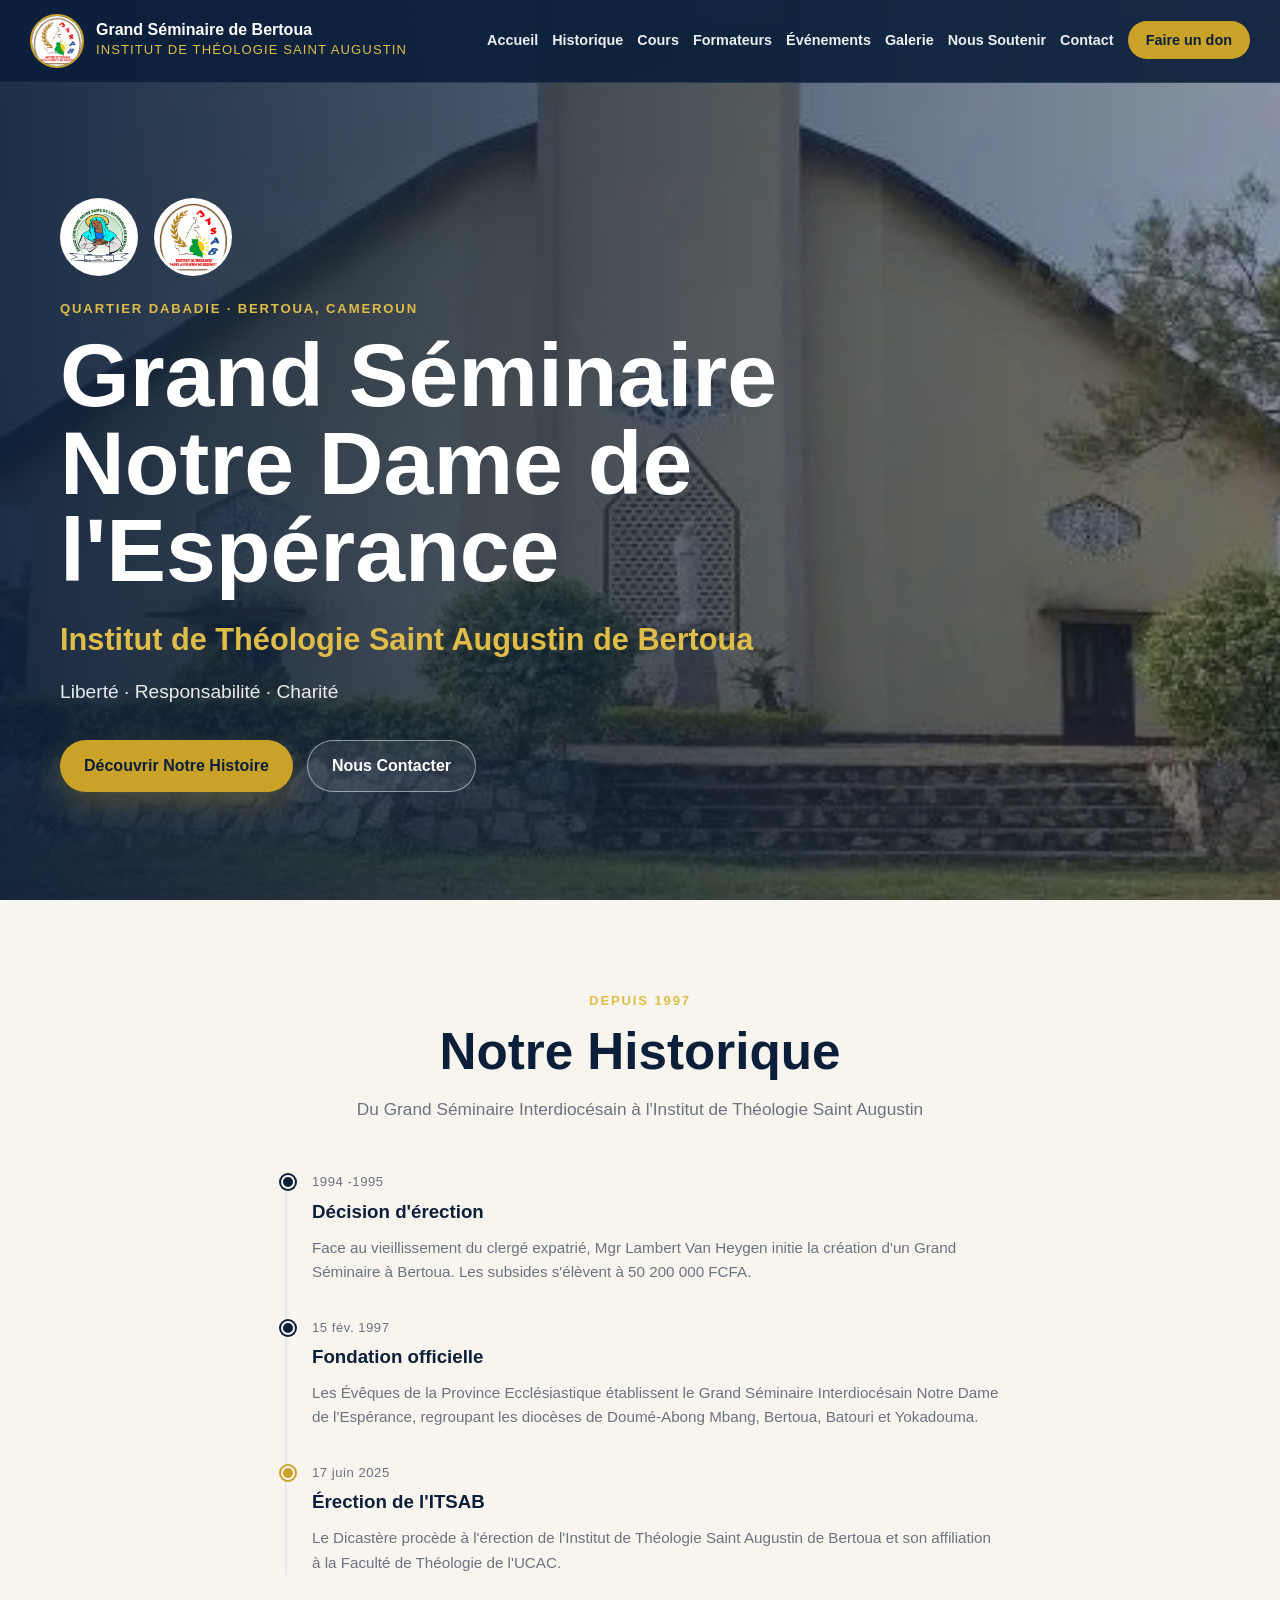
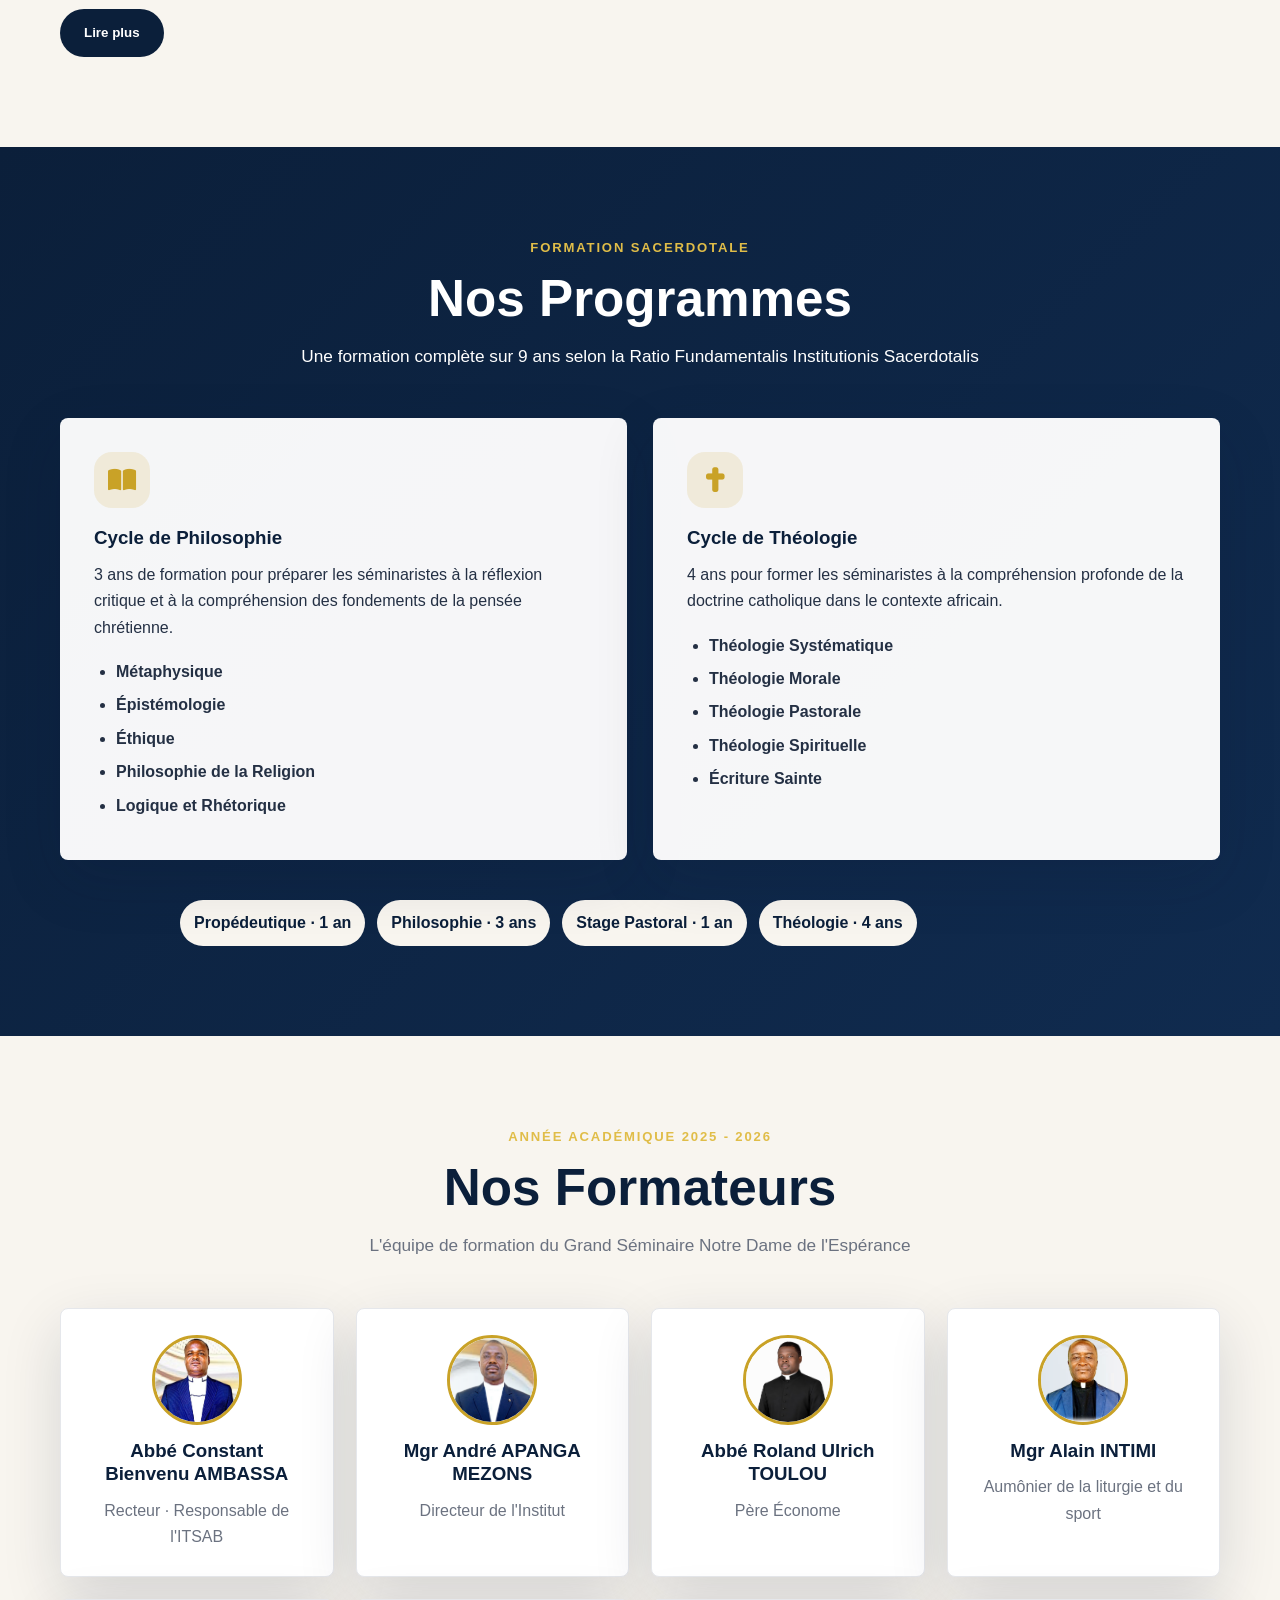
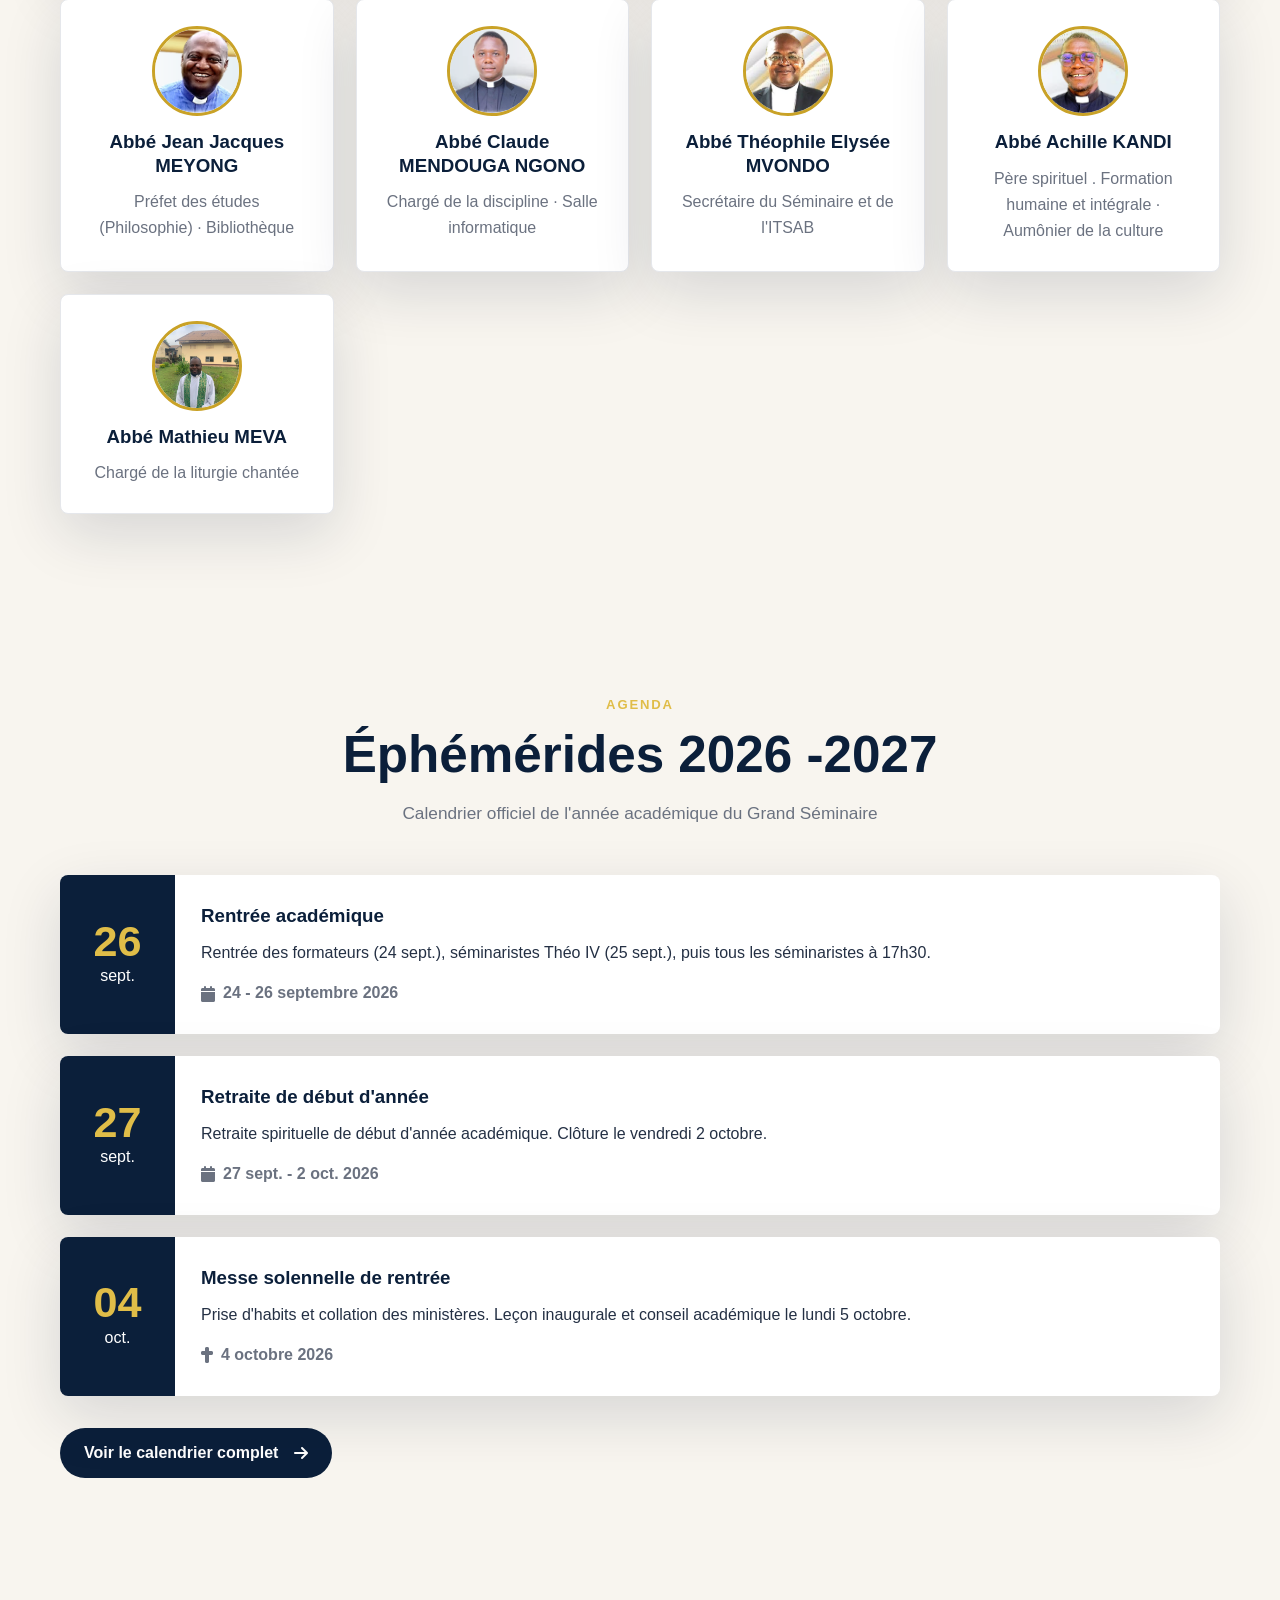
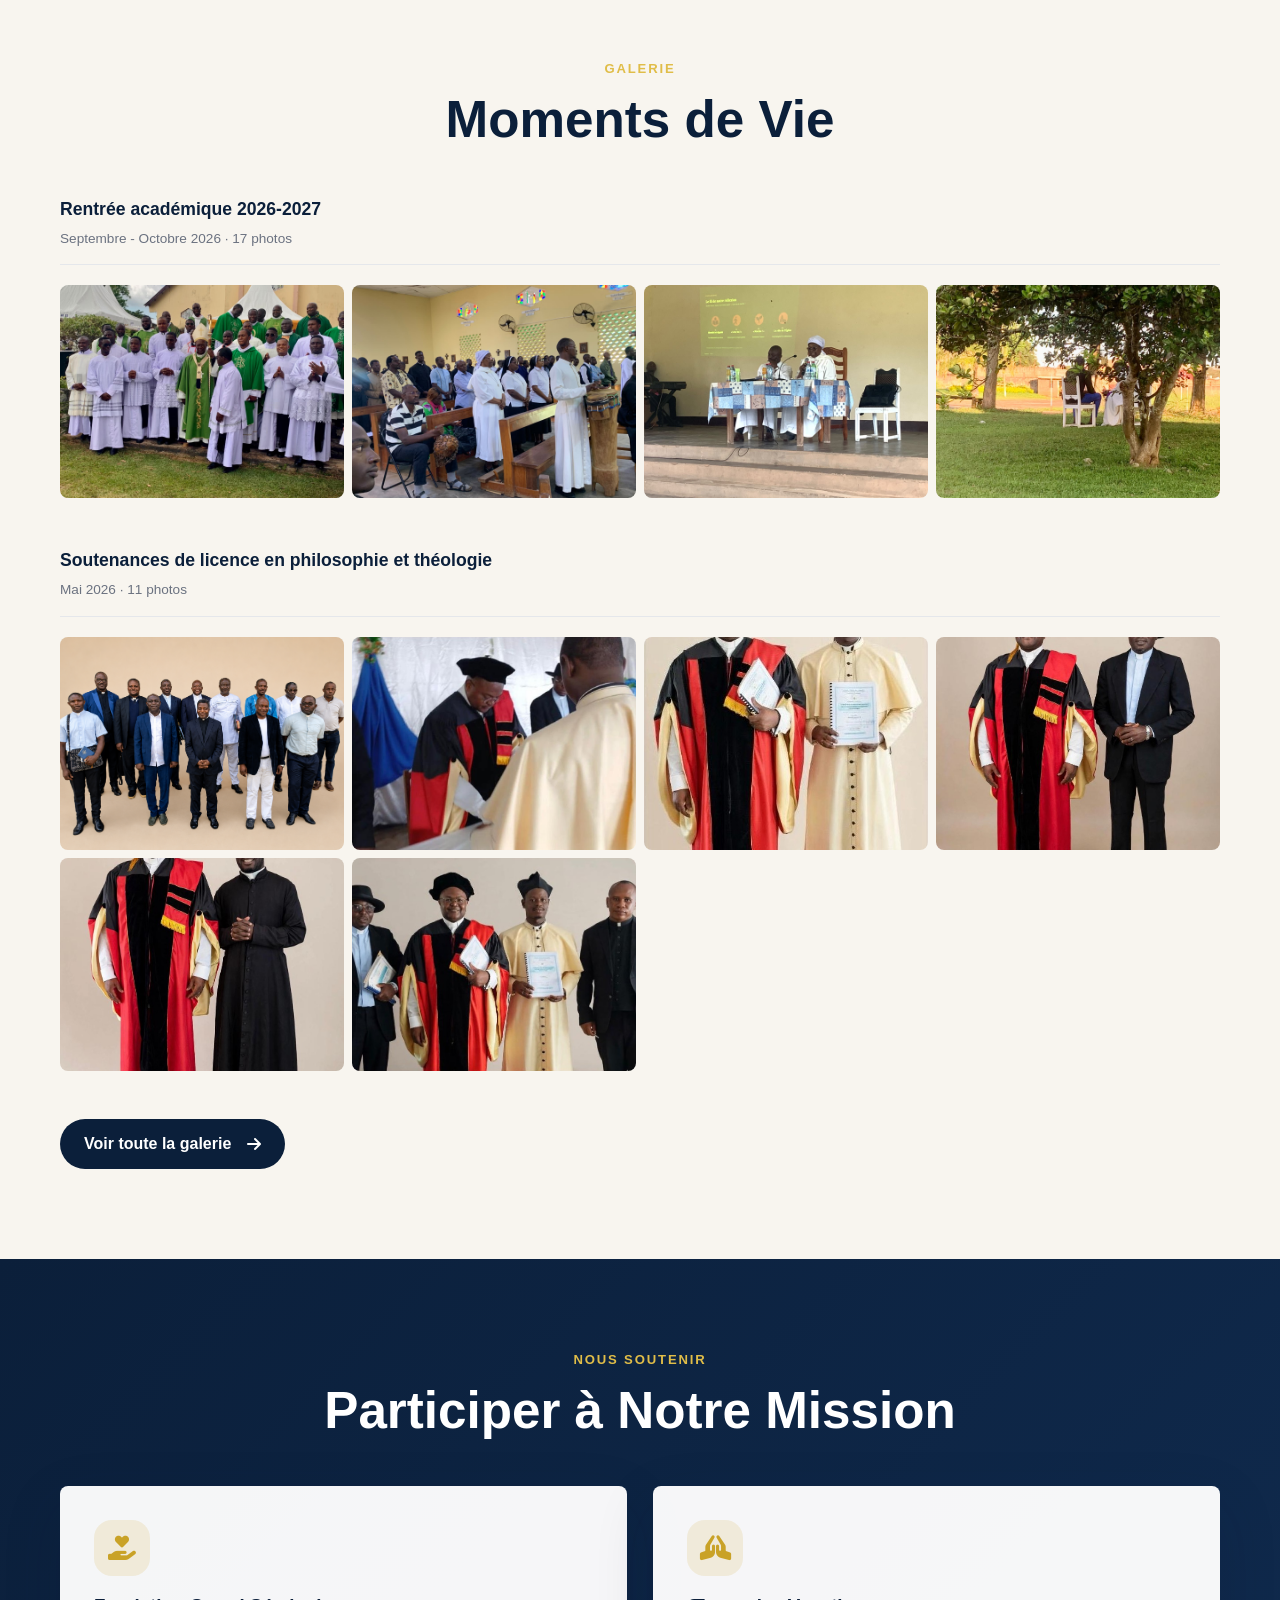
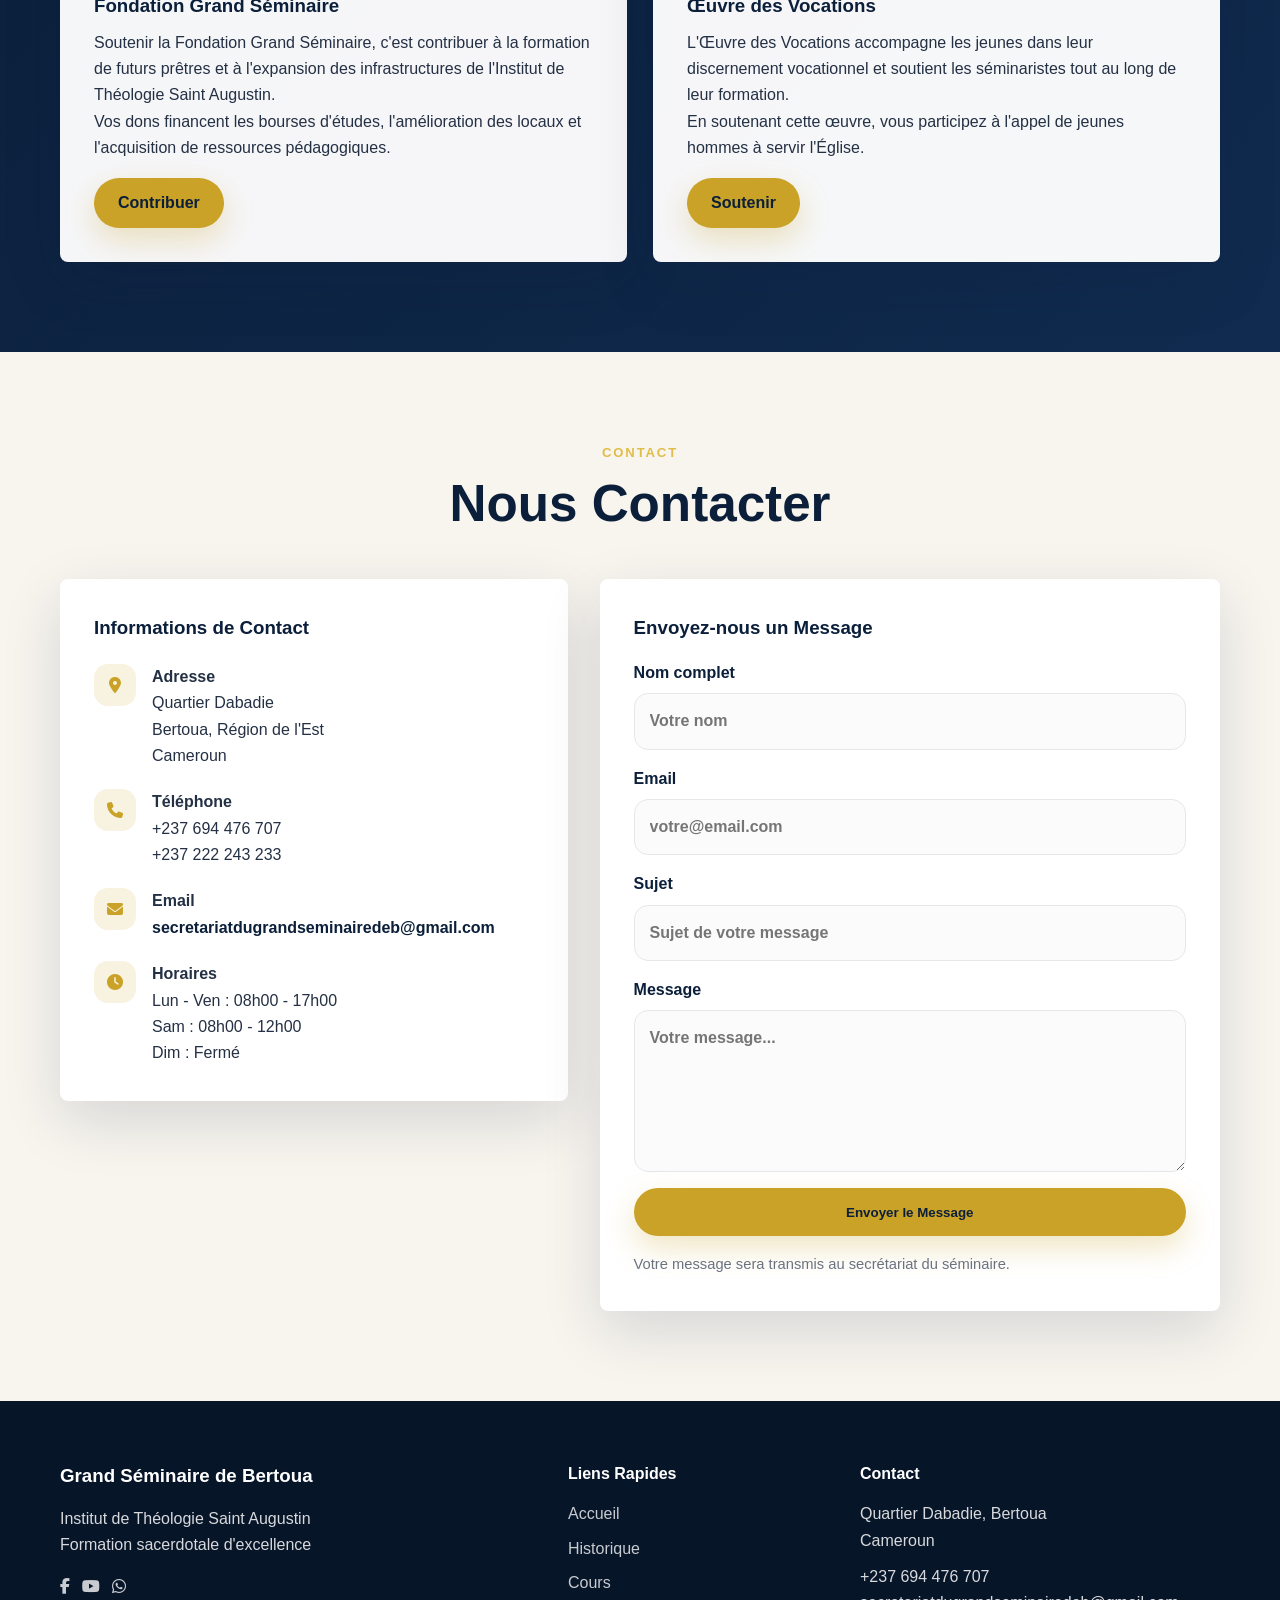
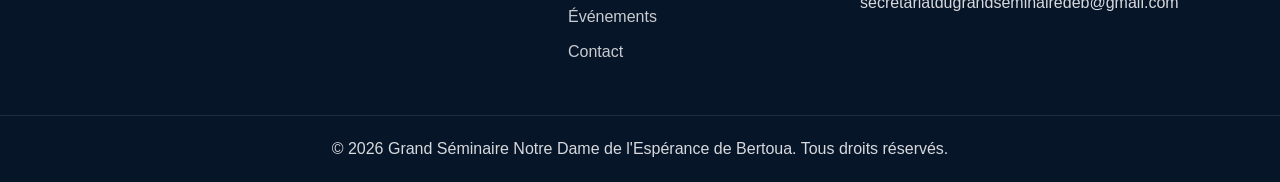
==== commit 83adb9ac: "Ajout Abbé Mathieu MEVA (formateur) et photo équipe des formateurs - Ajout de la fiche d'Abbé Mathie" ====
--- a/index.html
+++ b/index.html
@@ -275,6 +275,11 @@
                     <h3>Abbé Achille KANDI</h3>
                     <p>Père spirituel . Formation humaine et intégrale · Aumônier de la culture</p>
                 </div>
+                <div class="team-card">
+                    <img src="assets/img/formateurs/meva.jpg" alt="Abbé Mathieu MEVA" class="team-photo">
+                    <h3>Abbé Mathieu MEVA</h3>
+                    <p>Chargé de la liturgie chantée</p>
+                </div>
             </div>
         </div>
     </section>
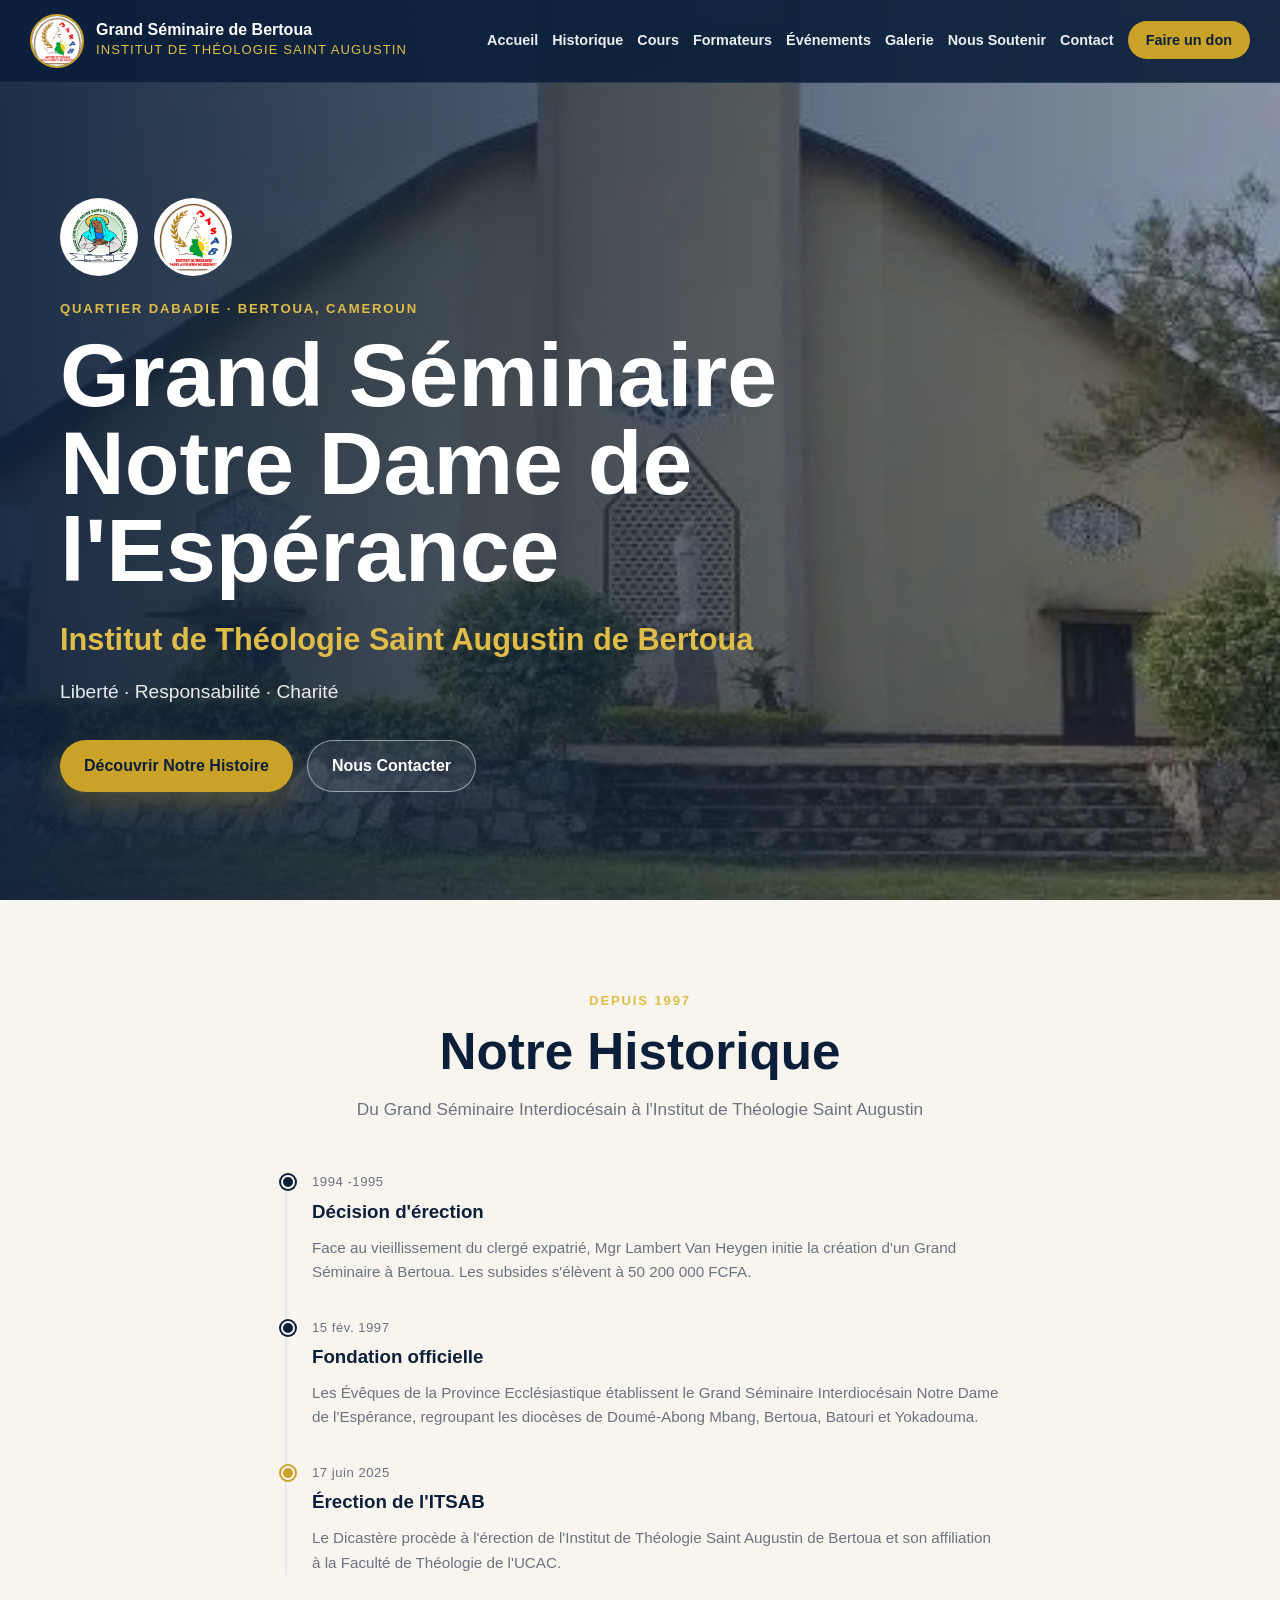
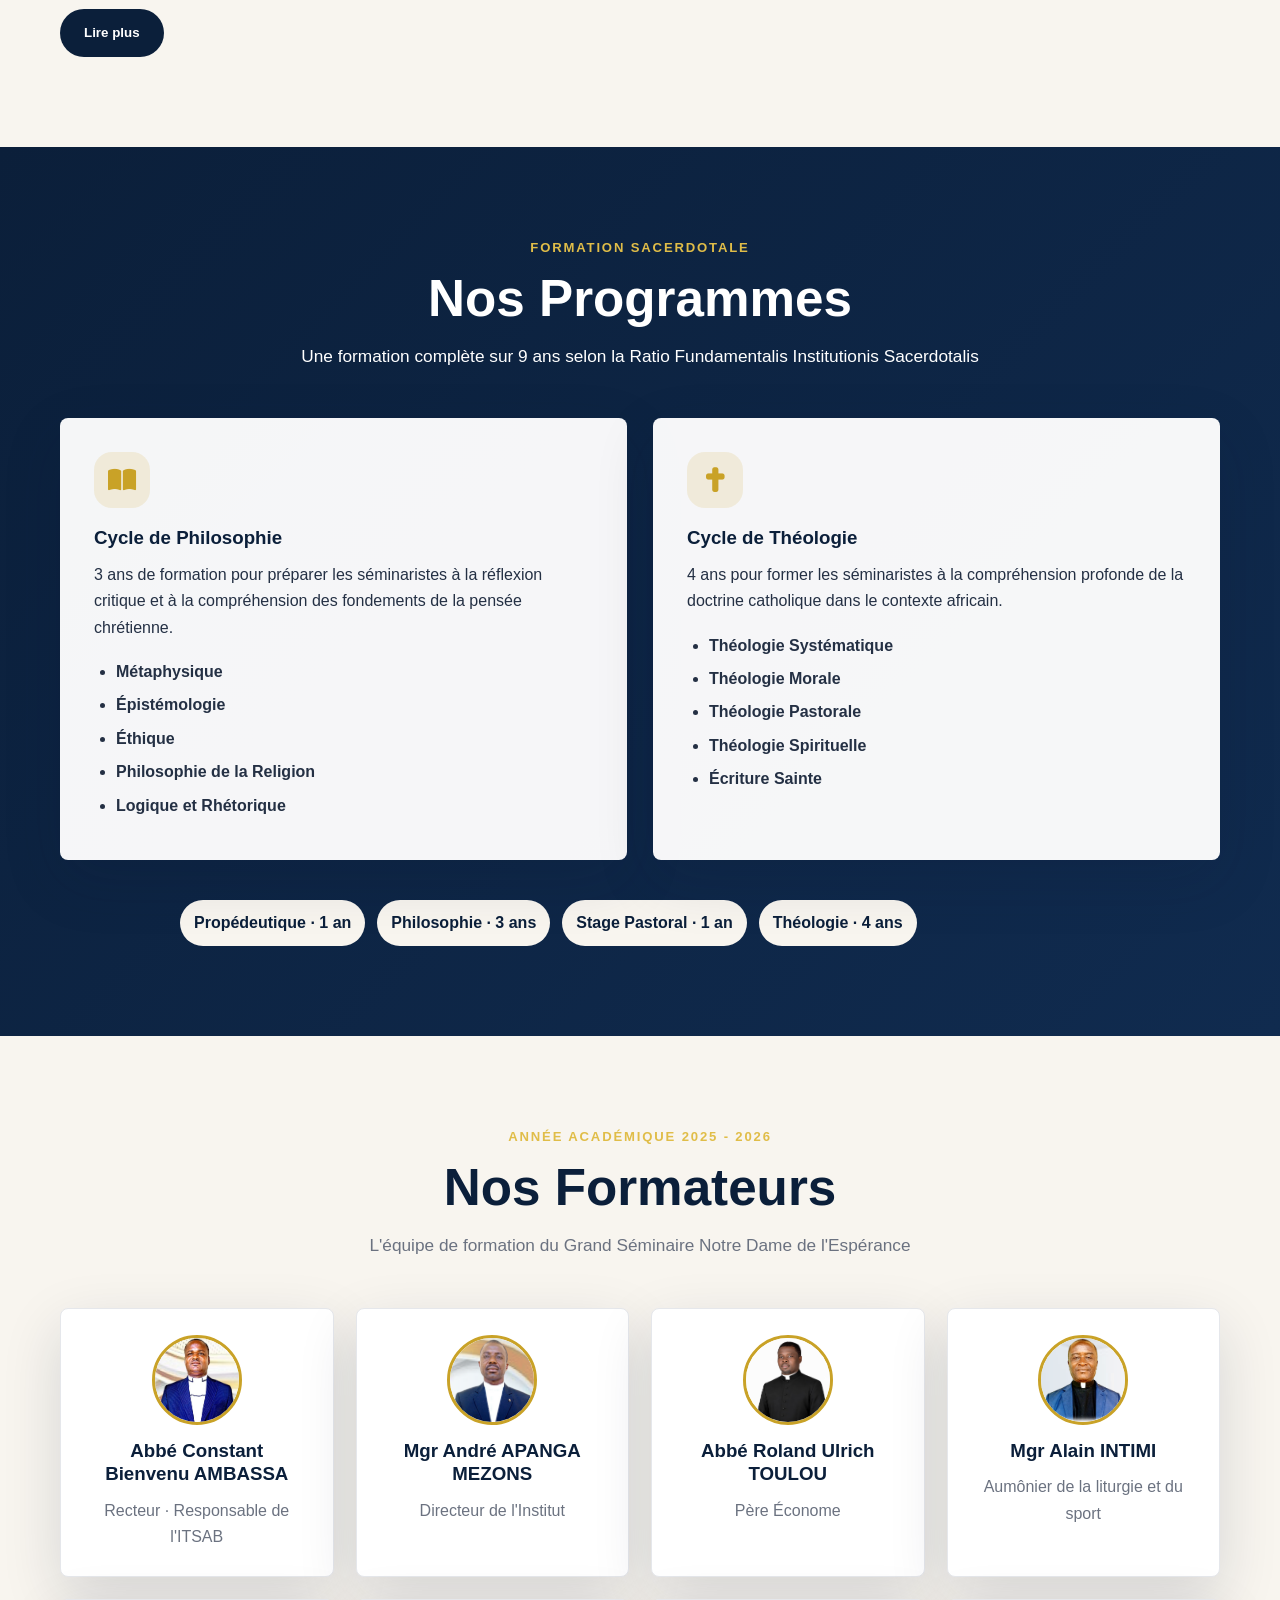
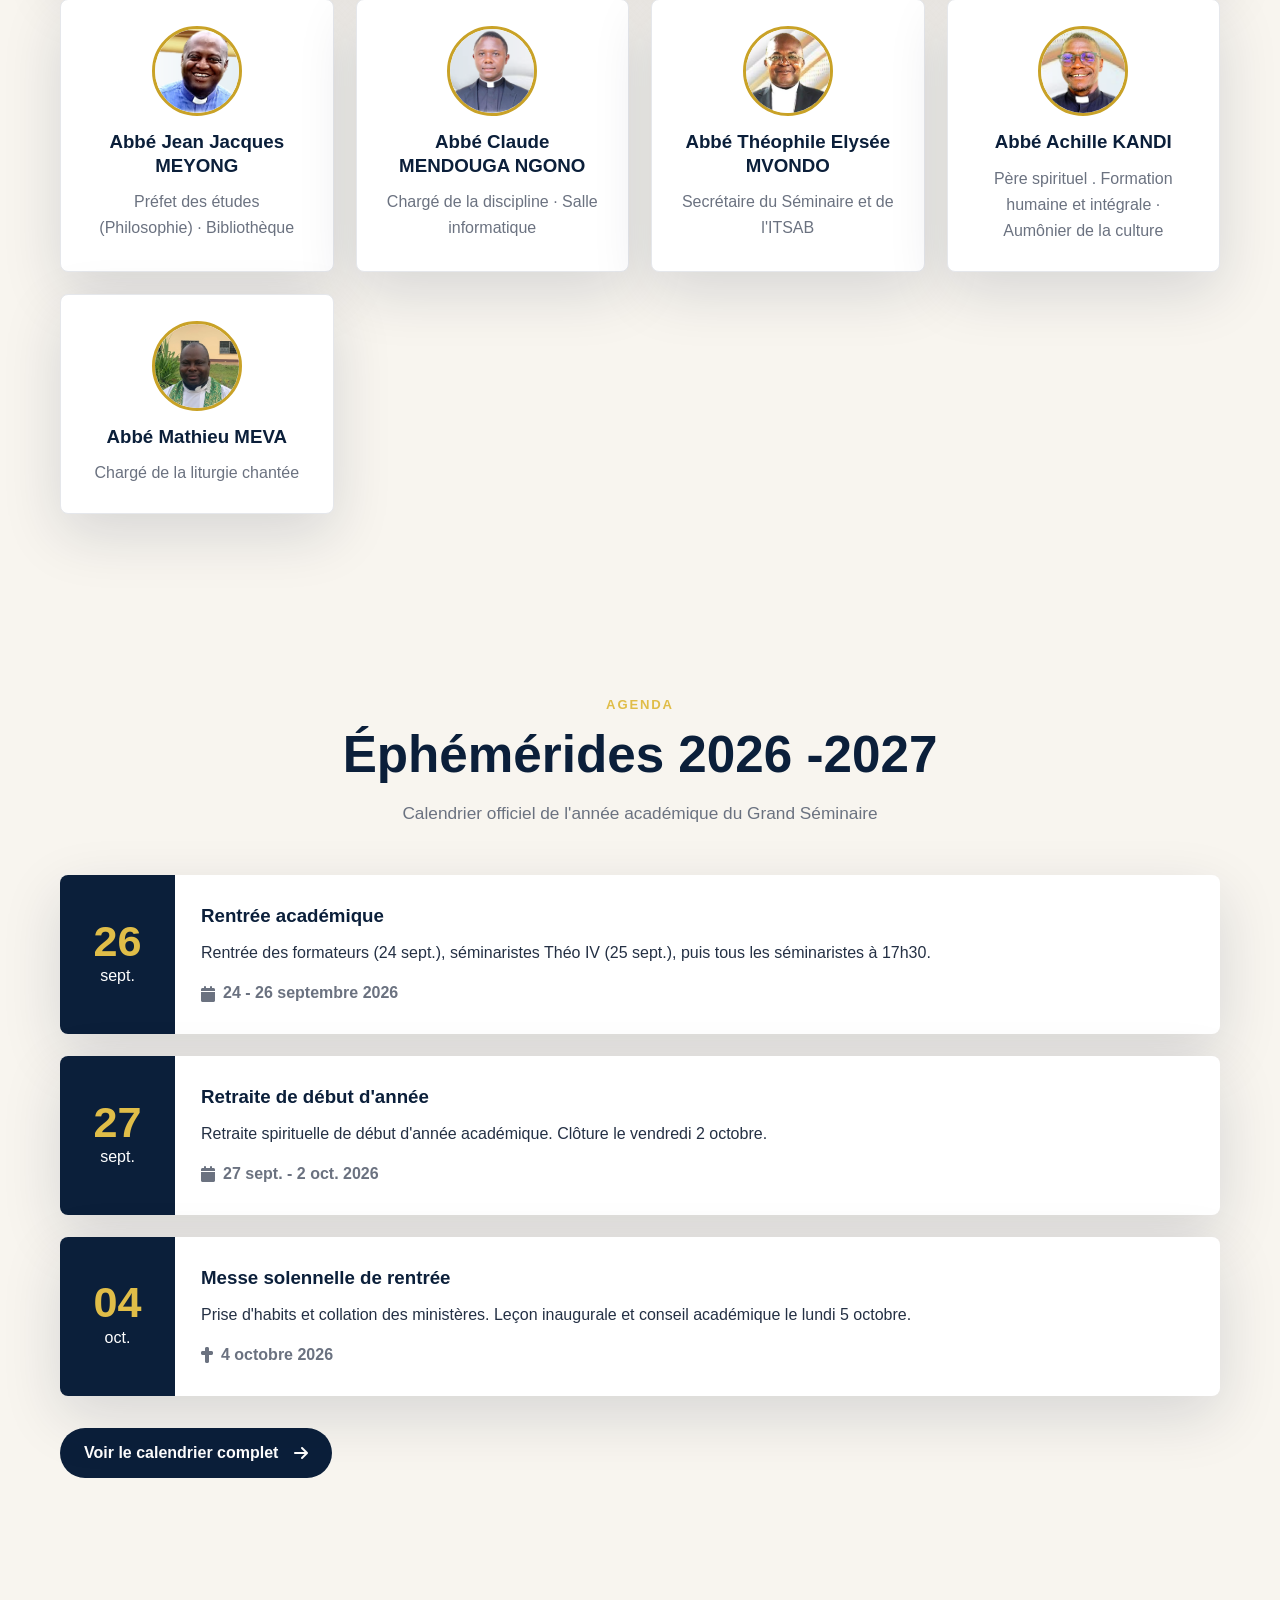
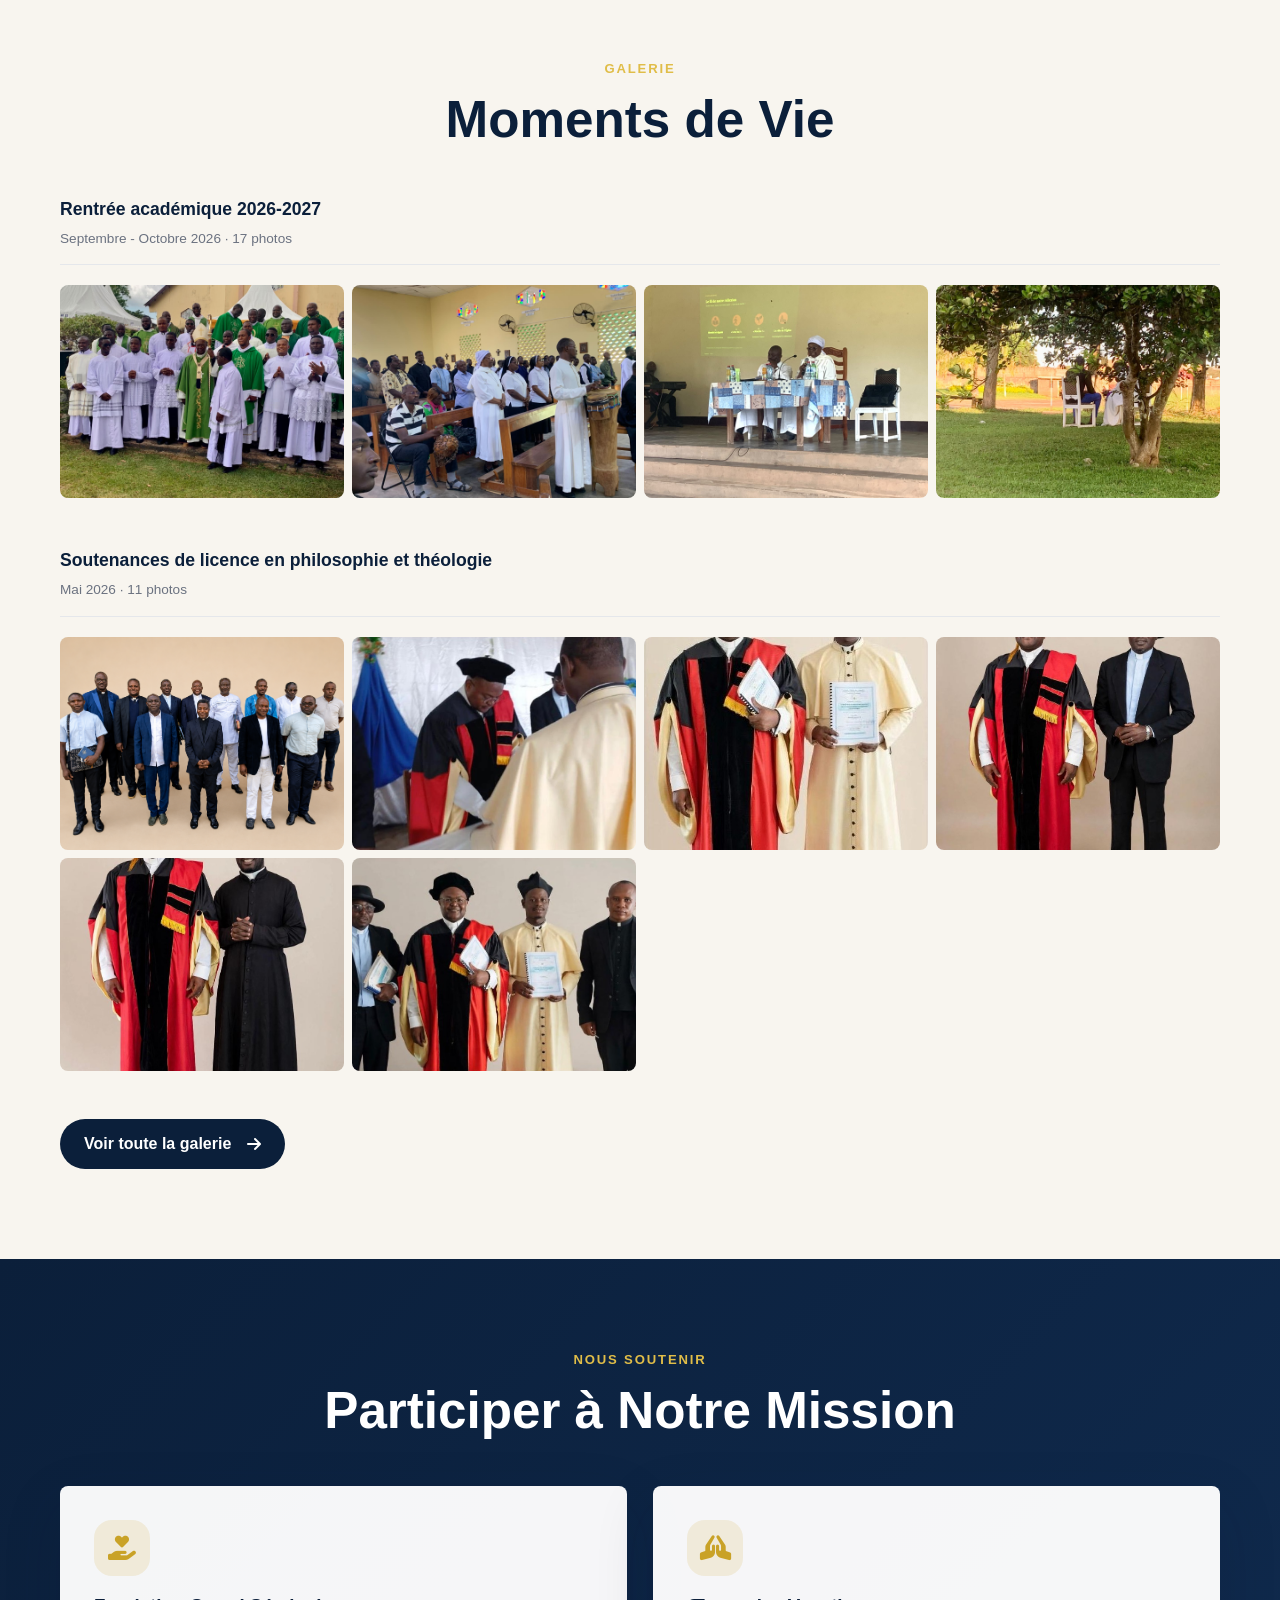
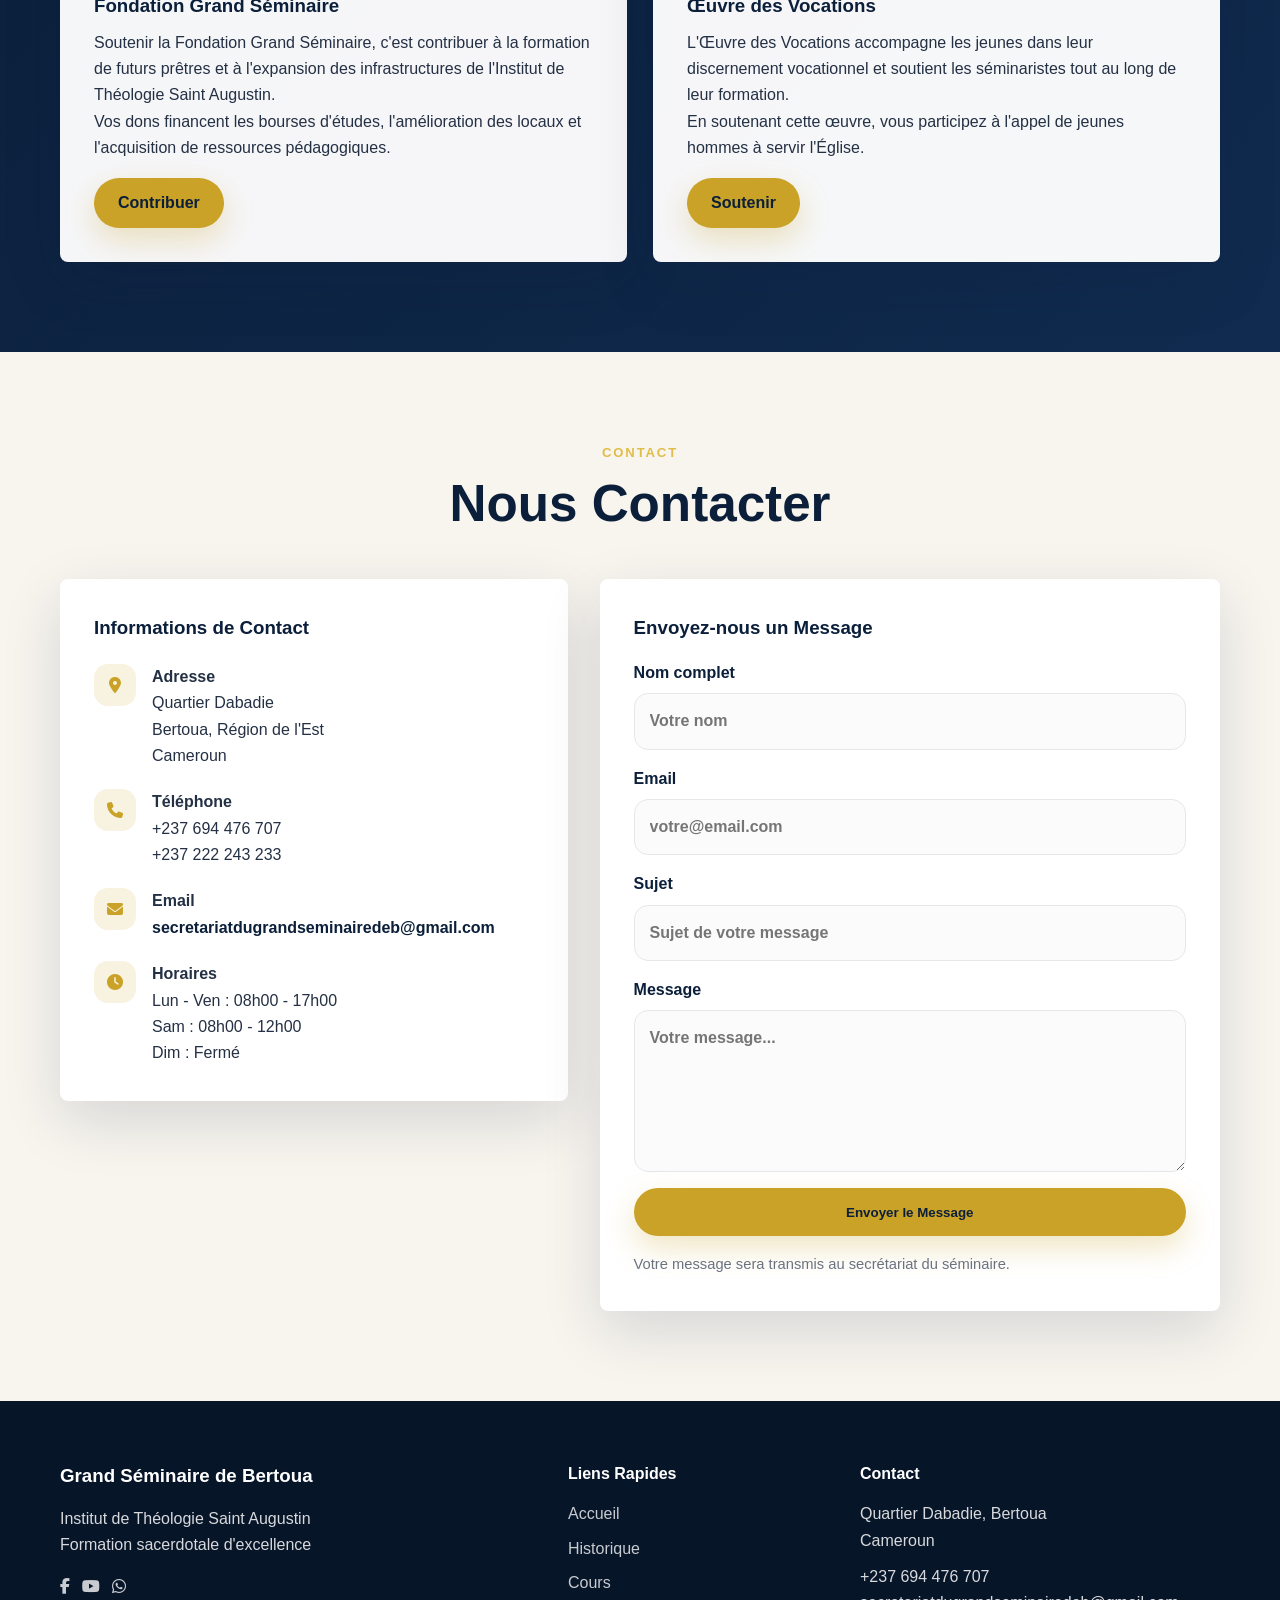
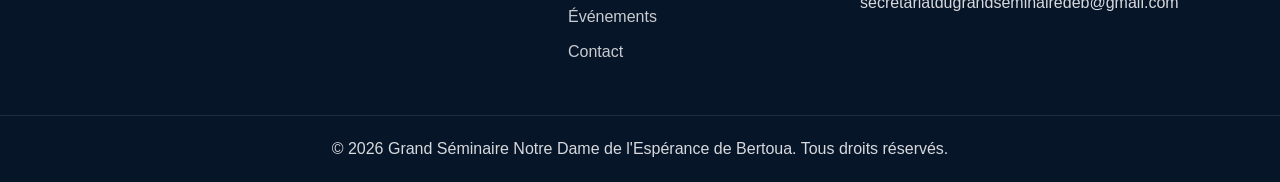
==== commit 8110576e: "Cache-busting : script.js v2 → v3 (fix swipe/pinch-to-zoom) Co-Authored-By: Claude Sonnet 4.6 <norep" ====
--- a/index.html
+++ b/index.html
@@ -528,6 +528,6 @@
         </div>
     </div>
 
-    <script src="script.js?v=2"></script>
+    <script src="script.js?v=3"></script>
 </body>
 </html>
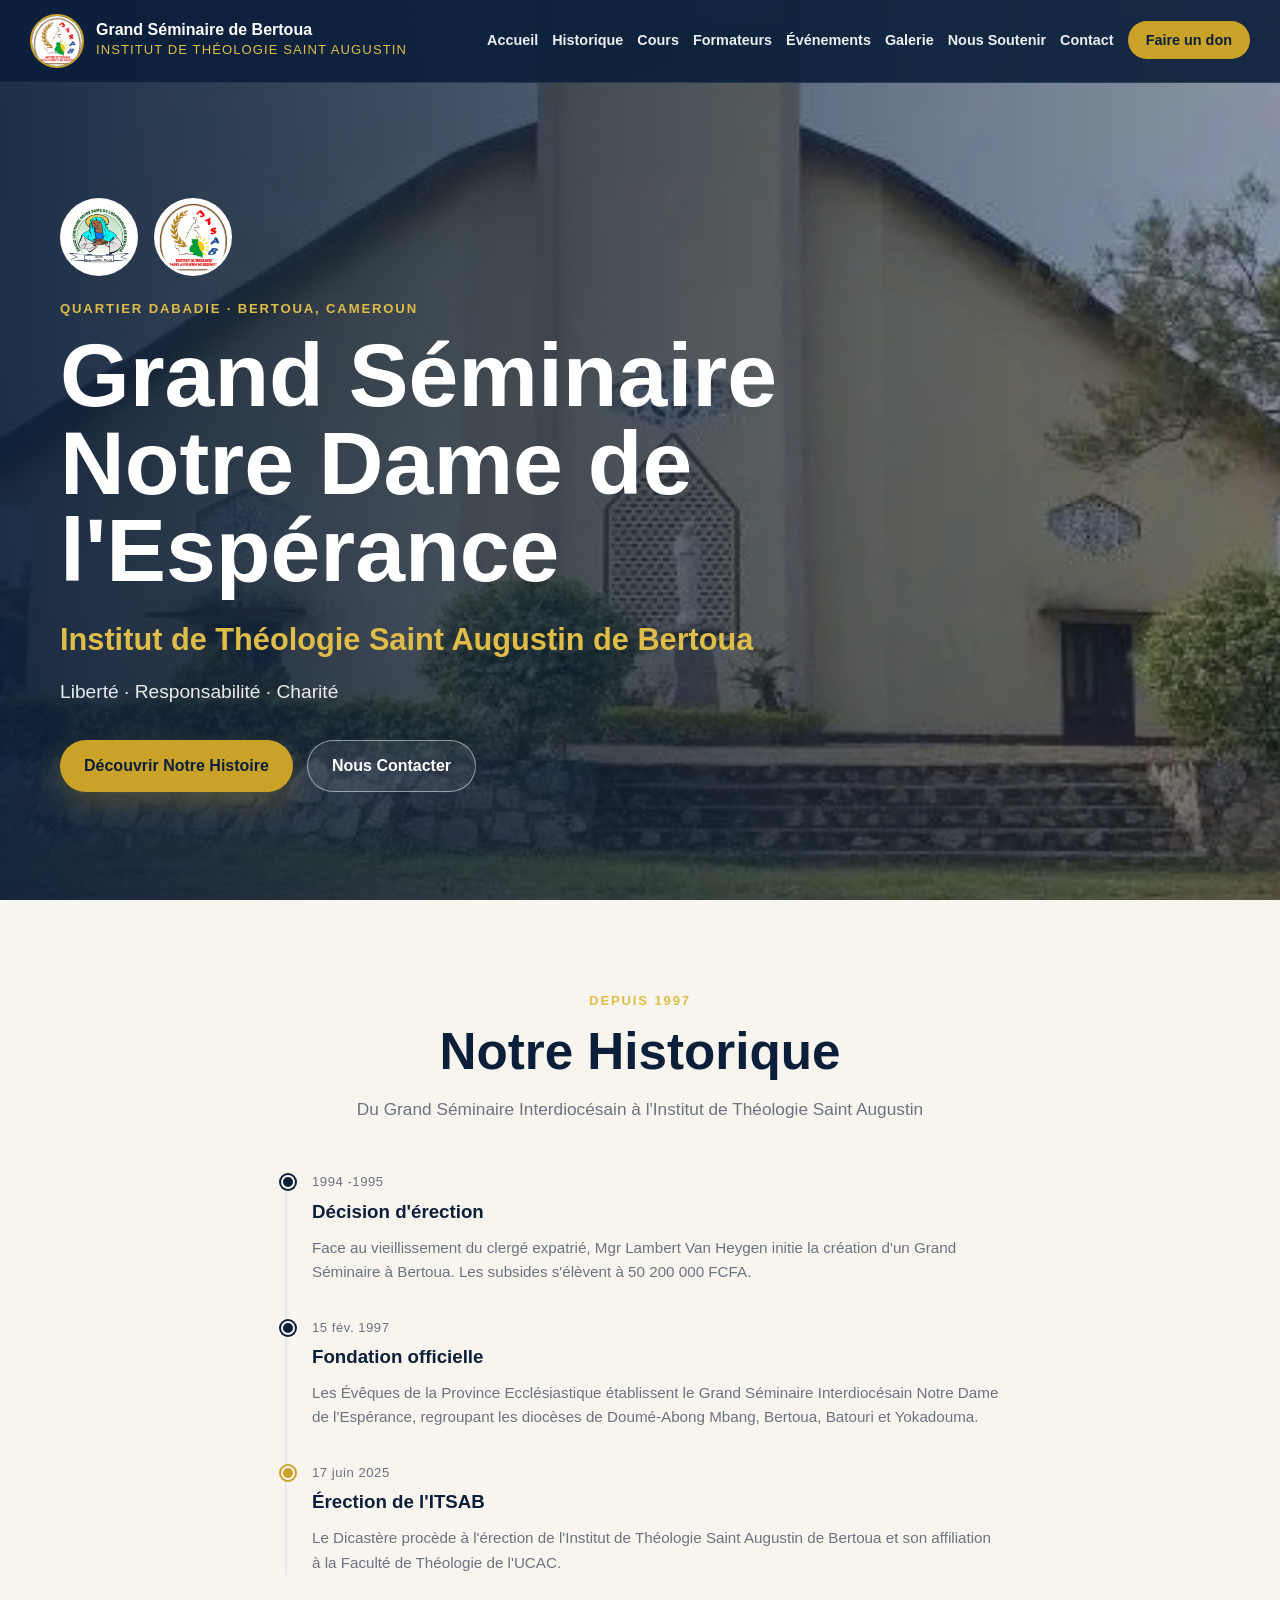
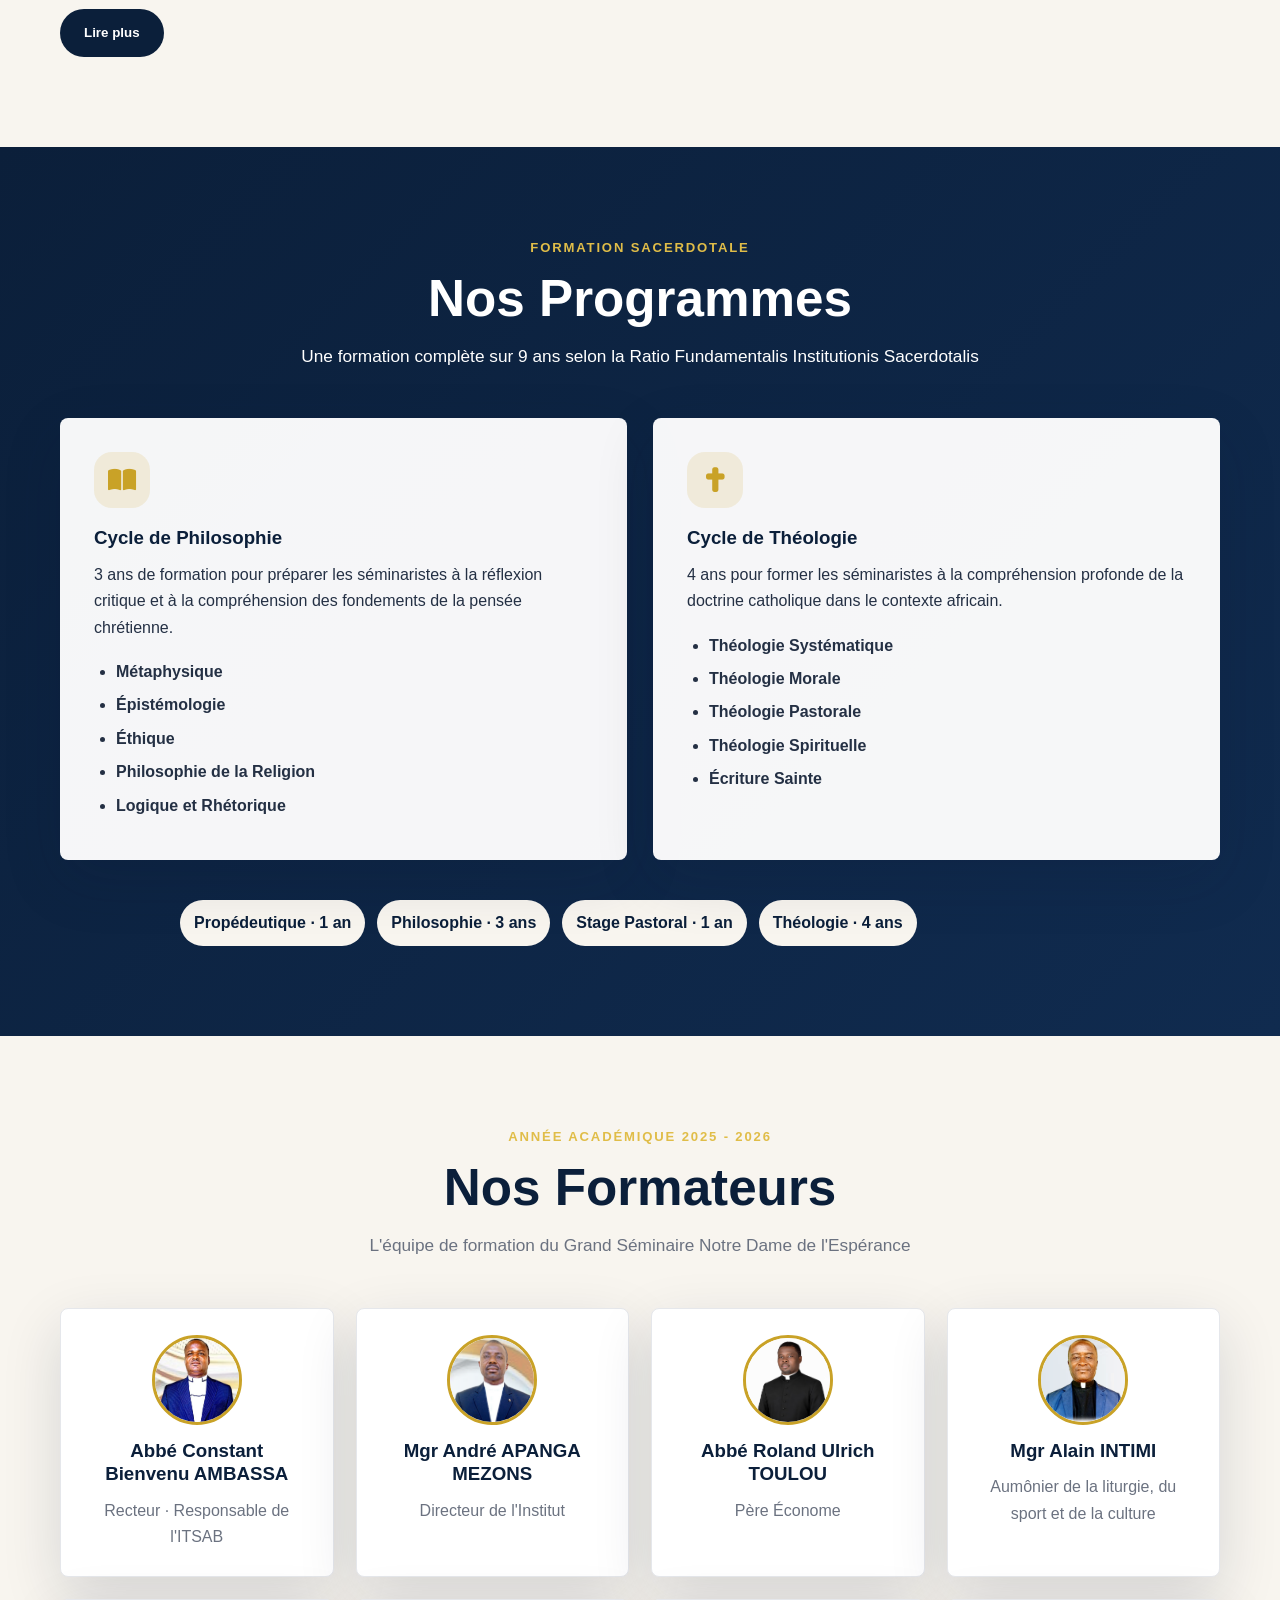
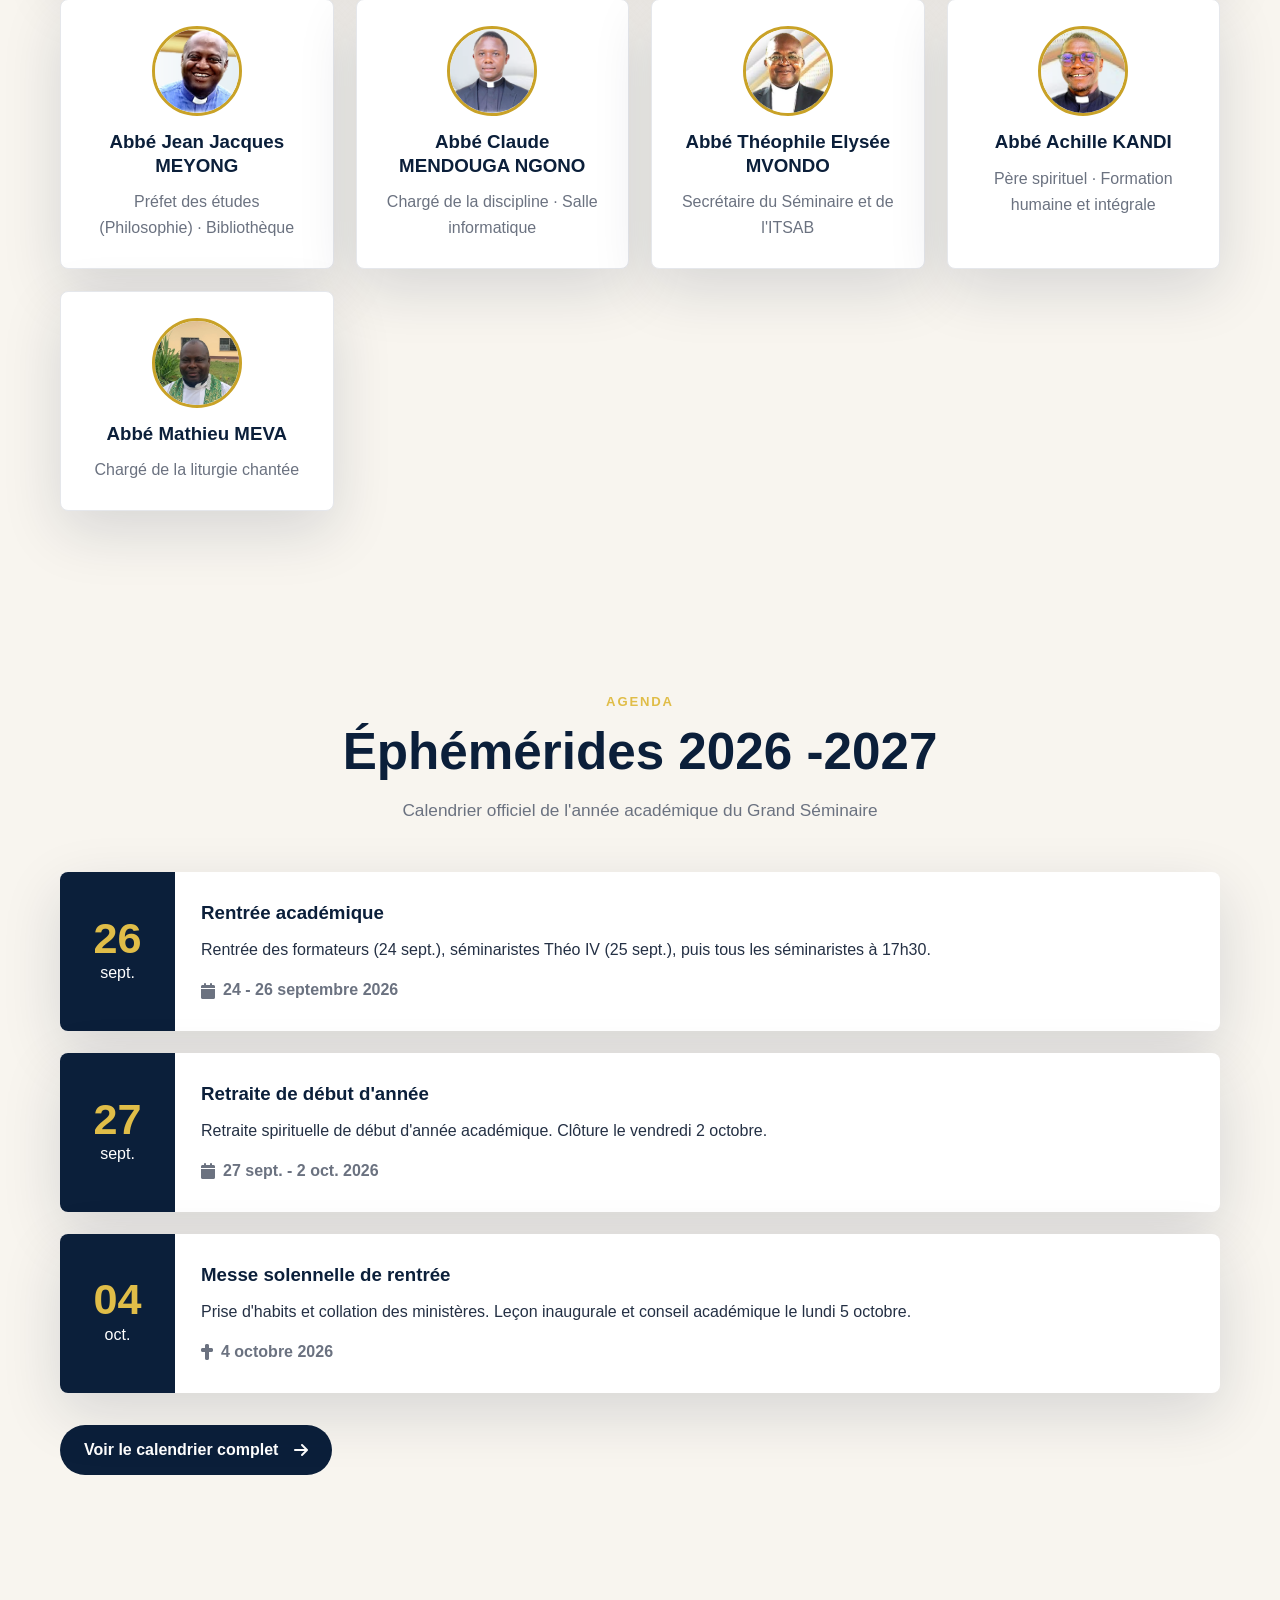
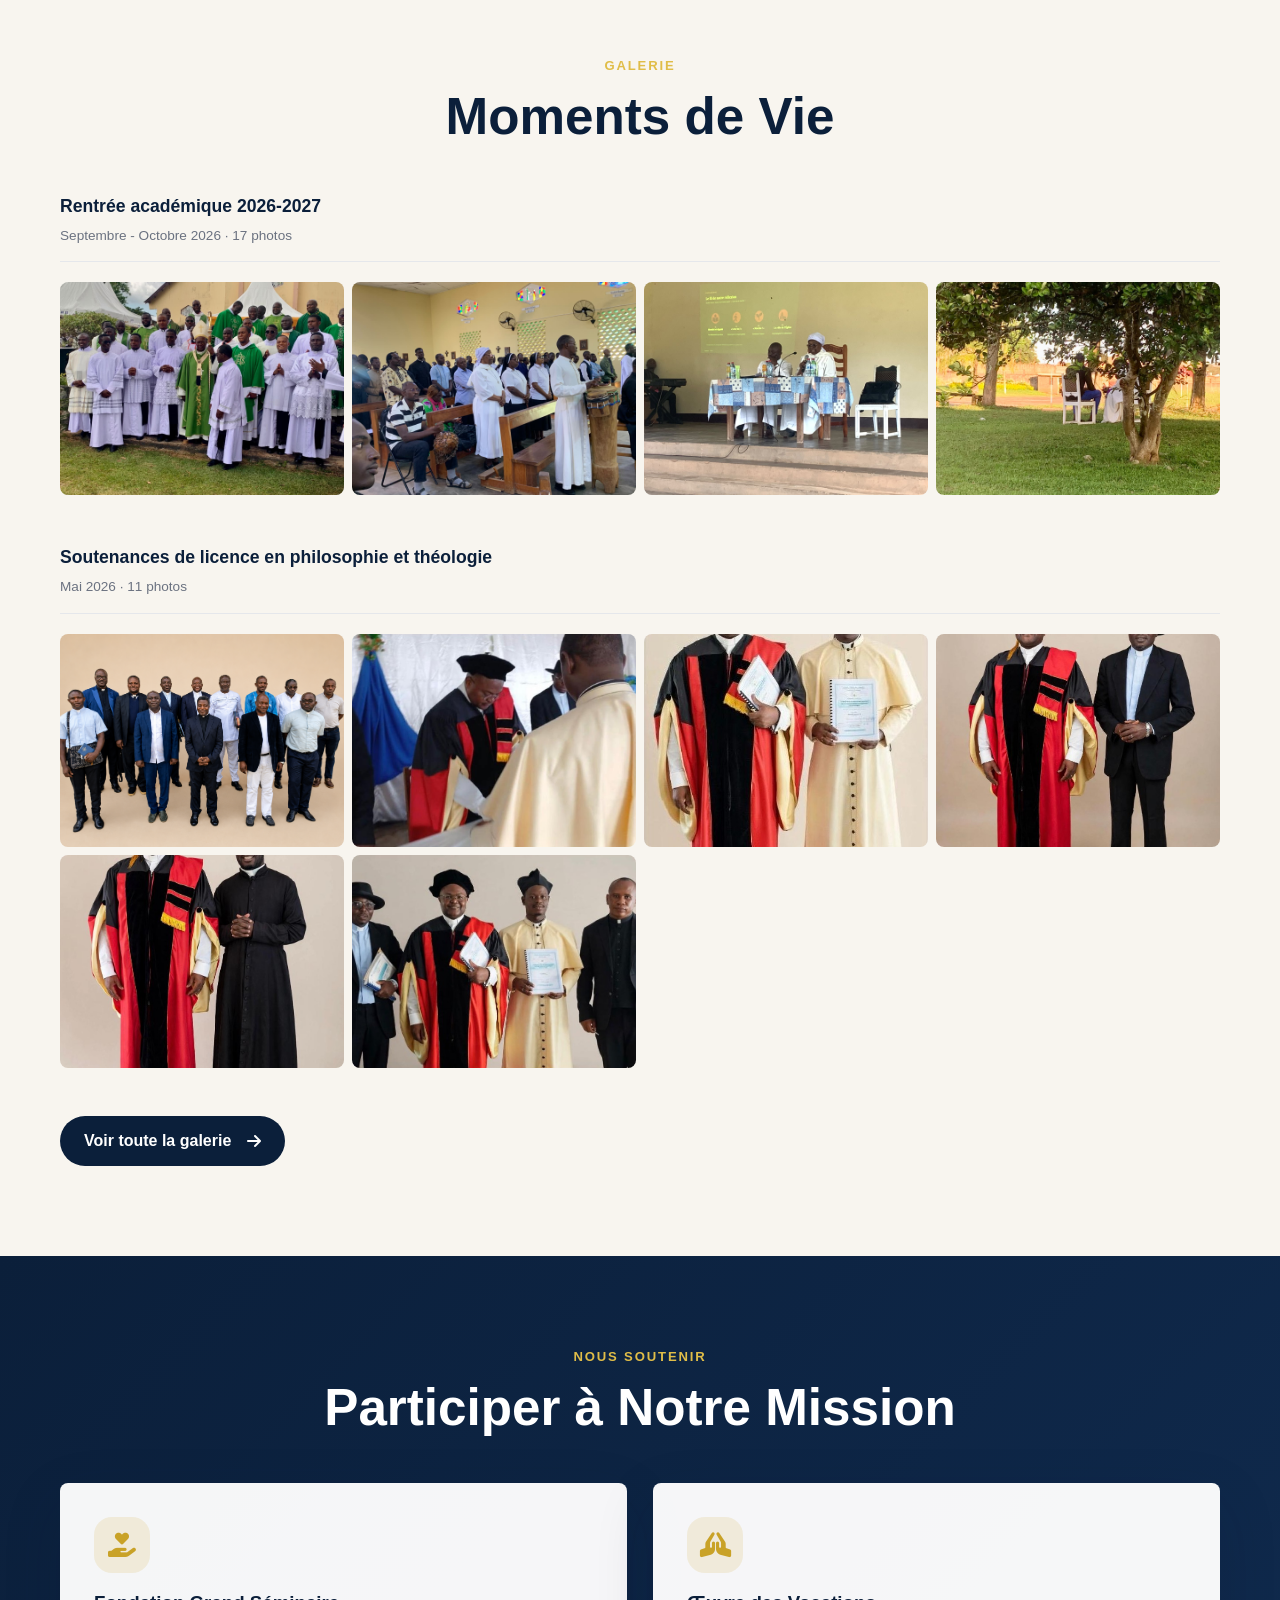
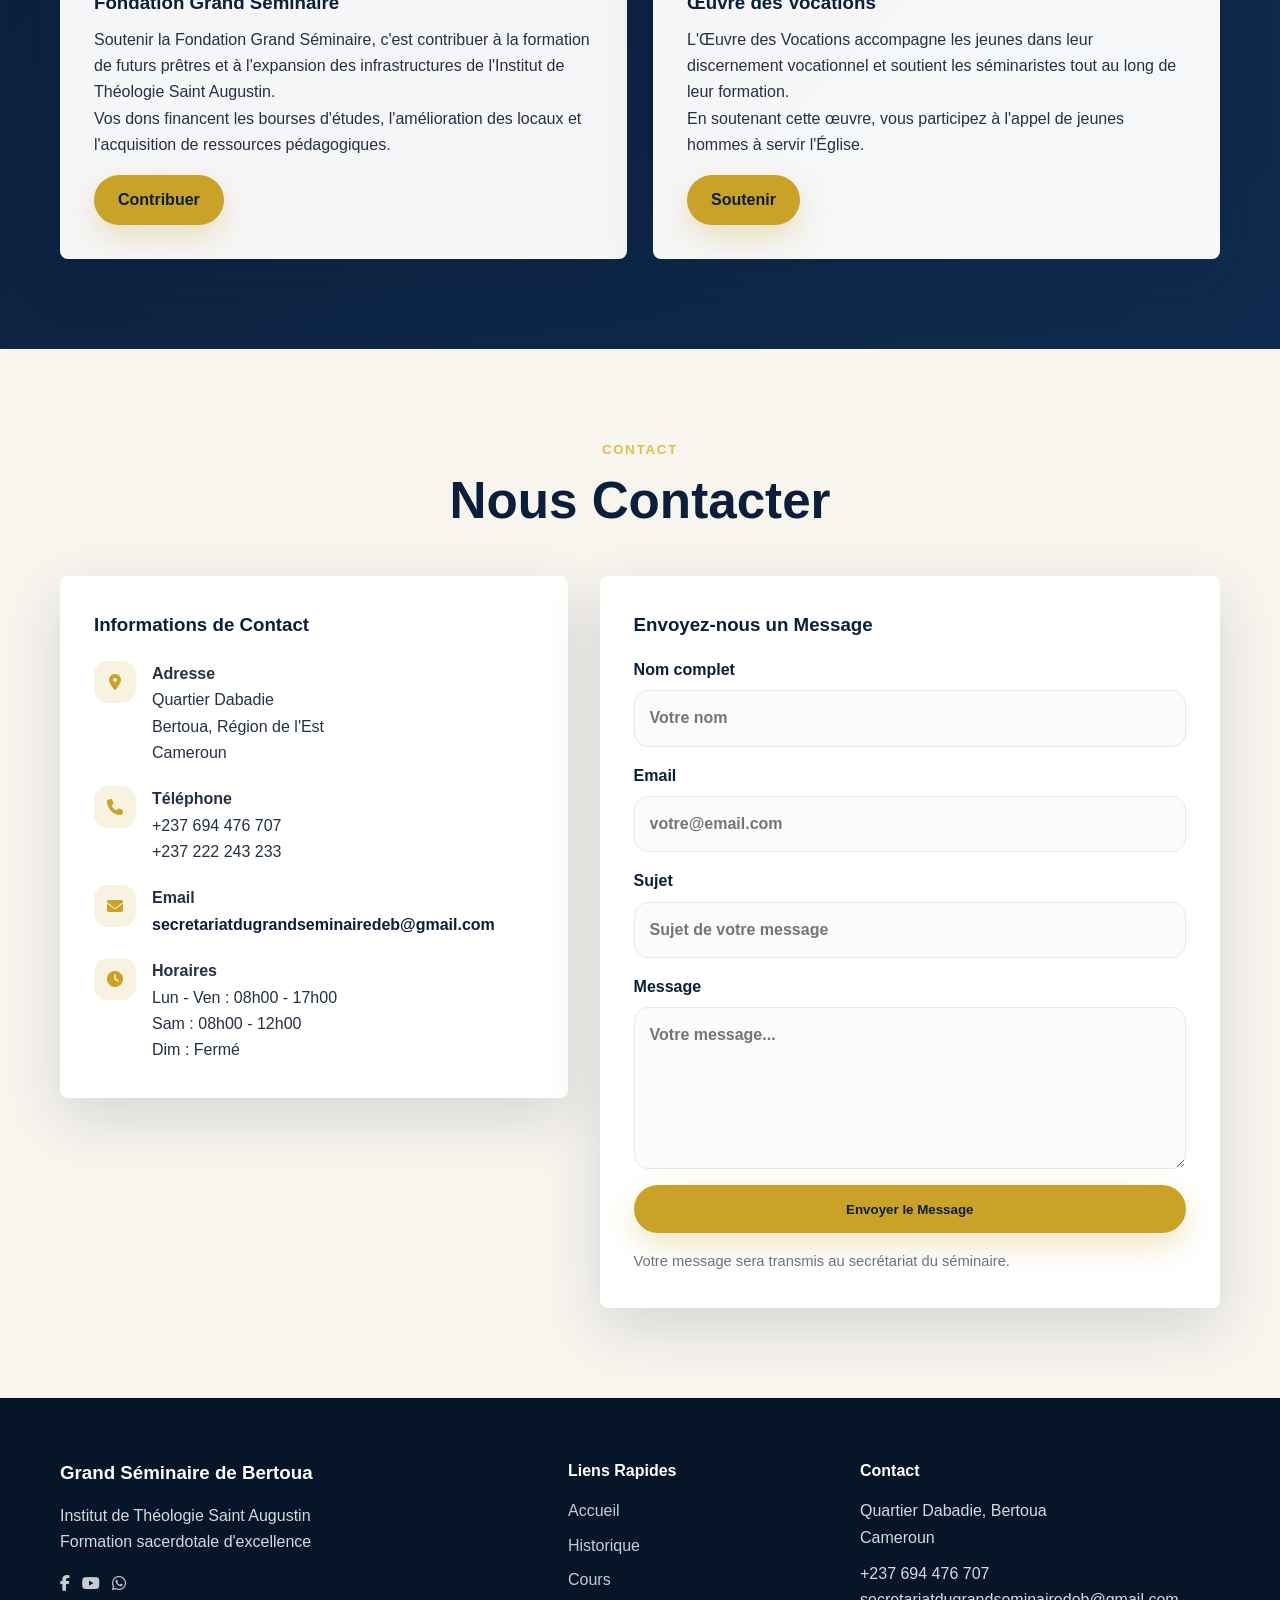
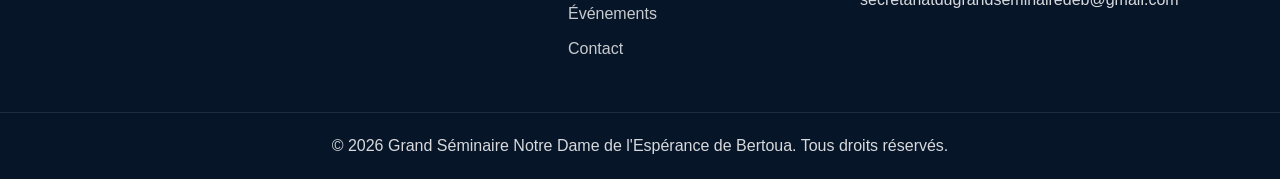
==== commit b077b6f7: "Déplacement "Aumônier de la culture" : KANDI → INTIMI Co-Authored-By: Claude Sonnet 4.6 <noreply@ant" ====
--- a/index.html
+++ b/index.html
@@ -253,7 +253,7 @@
                 <div class="team-card">
                     <img src="assets/img/formateurs/intimi.png" alt="Mgr Alain INTIMI" class="team-photo">
                     <h3>Mgr Alain INTIMI</h3>
-                    <p>Aumônier de la liturgie et du sport</p>
+                    <p>Aumônier de la liturgie, du sport et de la culture</p>
                 </div>
                 <div class="team-card">
                     <img src="assets/img/formateurs/meyong.png" alt="Abbé Jean Jacques MEYONG" class="team-photo">
@@ -273,7 +273,7 @@
                 <div class="team-card">
                     <img src="assets/img/formateurs/kandi.png" alt="Abbé Achille KANDI" class="team-photo">
                     <h3>Abbé Achille KANDI</h3>
-                    <p>Père spirituel . Formation humaine et intégrale · Aumônier de la culture</p>
+                    <p>Père spirituel · Formation humaine et intégrale</p>
                 </div>
                 <div class="team-card">
                     <img src="assets/img/formateurs/meva.jpg" alt="Abbé Mathieu MEVA" class="team-photo">
